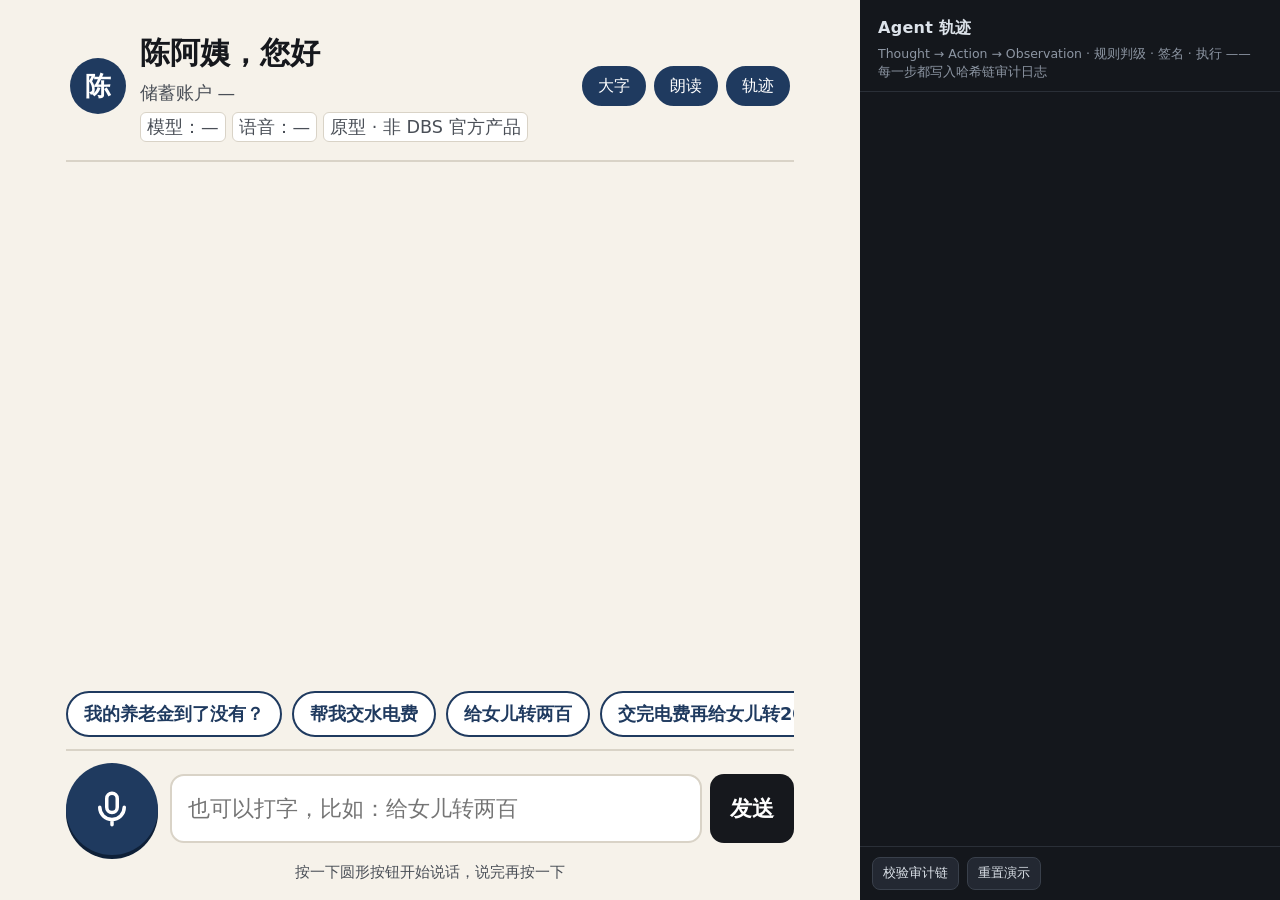
==== web/index.html @ 0551e0e0 "Initial prototype" ====
<!doctype html>
<html lang="zh-CN">
<head>
<meta charset="utf-8">
<meta name="viewport" content="width=device-width, initial-scale=1">
<title>小星 · 语音理财助手（原型）</title>
<style>
  :root{
    --bg:#F6F2EA; --panel:#FFFFFF; --ink:#16181D; --muted:#4A4F57; --line:#D9D3C7;
    --primary:#1F3A5F; --primary-ink:#FFFFFF; --ok:#1C6B3C; --ok-bg:#E5F2EA;
    --warn:#8A5A00; --warn-bg:#FFF3D6; --bad:#A3271F; --bad-bg:#FBE7E4;
    --user:#1F3A5F; --bot:#FFFFFF;
    --fs:22px; --fs-big:30px; --fs-huge:46px; --radius:18px;
    --trace-bg:#14171C; --trace-ink:#DDE3EA; --trace-muted:#8D96A3;
  }
  *{box-sizing:border-box}
  html,body{margin:0;background:var(--bg);color:var(--ink);font-family:"PingFang SC","Noto Sans SC","Microsoft YaHei",system-ui,sans-serif}
  body{font-size:var(--fs);line-height:1.5}
  body.normal{--fs:17px;--fs-big:22px;--fs-huge:34px}
  button{font:inherit;cursor:pointer}
  .app{display:grid;grid-template-columns:minmax(0,1fr) 420px;min-height:100vh}
  .app.no-trace{grid-template-columns:minmax(0,1fr)}
  .app.no-trace .trace{display:none}
  @media (max-width:980px){.app{grid-template-columns:minmax(0,1fr)}.trace{min-height:50vh;position:static}}
  @media (max-width:560px){
    header{flex-wrap:wrap}.toggles{width:100%;justify-content:flex-start}
    .main{padding:12px}.mic{width:72px;height:72px}.mic svg{width:34px;height:34px}
    .send{padding:0 14px}.msg{max-width:94%}
  }
  html,body{overflow-x:hidden}

  /* ---------- 用户侧 ---------- */
  .main{display:flex;flex-direction:column;max-width:760px;width:100%;margin:0 auto;padding:16px;height:100vh;height:100dvh}
  header{display:flex;align-items:center;gap:14px;padding:14px 4px 18px;border-bottom:2px solid var(--line)}
  .avatar{width:56px;height:56px;border-radius:50%;background:var(--primary);color:#fff;display:grid;place-items:center;font-weight:700;font-size:26px;flex:none}
  .who{flex:1;min-width:0}
  .who b{display:block;font-size:var(--fs-big)}
  .who span{color:var(--muted);font-size:.8em}
  .toggles{display:flex;gap:8px;flex-wrap:wrap;justify-content:flex-end}
  .tog{border:2px solid var(--line);background:#fff;border-radius:999px;padding:6px 14px;font-size:16px;color:var(--ink)}
  .tog[aria-pressed="true"]{border-color:var(--primary);background:var(--primary);color:#fff}
  .badges{display:flex;gap:6px;flex-wrap:wrap;margin-top:4px}
  .badge{font-size:13px;color:var(--muted);border:1px solid var(--line);border-radius:6px;padding:1px 6px;background:#fff}

  .chat{flex:1;min-height:0;overflow-y:auto;padding:18px 2px;display:flex;flex-direction:column;gap:14px}
  .msg{max-width:88%;padding:14px 18px;border-radius:var(--radius);white-space:pre-wrap;word-break:break-word}
  .msg.user{align-self:flex-end;background:var(--user);color:#fff;border-bottom-right-radius:6px}
  .msg.bot{align-self:flex-start;background:var(--bot);border:2px solid var(--line);border-bottom-left-radius:6px}
  .msg.ok{background:var(--ok-bg);border-color:var(--ok);color:var(--ok);font-weight:600}
  .msg.sys{align-self:center;background:transparent;color:var(--muted);font-size:.75em;padding:2px}
  .msg .replay{margin-left:8px;border:none;background:none;color:inherit;opacity:.7;font-size:.9em}

  .chips{display:flex;gap:10px;flex-wrap:wrap;padding:6px 0 12px}
  #chips{flex-wrap:nowrap;overflow-x:auto;scrollbar-width:thin}
  #chips .chip{flex:none}
  .chip{border:2px solid var(--primary);color:var(--primary);background:#fff;border-radius:999px;padding:8px 16px;font-size:.8em;font-weight:600}
  .chip.danger{border-color:var(--bad);color:var(--bad)}

  .composer{display:flex;gap:12px;align-items:center;padding:12px 0 6px;border-top:2px solid var(--line)}
  .mic{width:92px;height:92px;border-radius:50%;border:none;background:var(--primary);color:#fff;flex:none;display:grid;place-items:center;box-shadow:0 4px 0 #0e2038}
  .mic svg{width:42px;height:42px}
  .mic.rec{background:var(--bad);box-shadow:0 0 0 10px rgba(163,39,31,.18);animation:pulse 1.2s infinite}
  @keyframes pulse{50%{box-shadow:0 0 0 18px rgba(163,39,31,.08)}}
  .input{flex:1;display:flex;gap:8px;min-width:0}
  .input input{flex:1;min-width:0;font:inherit;padding:16px;border:2px solid var(--line);border-radius:14px;background:#fff}
  .input input:focus{outline:3px solid var(--primary);outline-offset:1px}
  .send{border:none;background:var(--ink);color:#fff;border-radius:14px;padding:0 20px;font-weight:700}
  .hint{color:var(--muted);font-size:.7em;text-align:center;min-height:1.5em}

  /* ---------- 确认卡 ---------- */
  .overlay{position:fixed;inset:0;background:rgba(10,14,20,.55);display:none;align-items:flex-end;justify-content:center;z-index:20}
  .overlay.show{display:flex}
  .card{background:var(--panel);width:min(640px,100%);border-radius:24px 24px 0 0;padding:26px 24px 30px;max-height:94vh;overflow:auto}
  @media (min-width:700px){.overlay{align-items:center}.card{border-radius:24px}}
  .card h2{margin:0 0 14px;font-size:var(--fs-big)}
  .row{display:flex;justify-content:space-between;gap:12px;padding:12px 0;border-bottom:1px dashed var(--line)}
  .row .k{color:var(--muted)}
  .row .v{font-weight:700;text-align:right}
  .amount{font-size:var(--fs-huge);font-weight:800;letter-spacing:.5px;margin:6px 0 0}
  .amount-words{color:var(--muted);font-size:.85em}
  .risk{border-radius:14px;padding:12px 16px;margin:16px 0 6px;font-size:.85em}
  .risk.MEDIUM{background:var(--warn-bg);color:var(--warn);border:2px solid #E2B04A}
  .risk.HIGH,.risk.BLOCK{background:var(--bad-bg);color:var(--bad);border:2px solid #E3958D}
  .risk ul{margin:6px 0 0;padding-left:1.1em}
  .verify{margin:14px 0;padding:14px;border:2px solid var(--line);border-radius:14px}
  .verify .q{font-weight:700;margin-bottom:10px}
  .yesno{display:flex;gap:10px}
  .yesno button{flex:1;padding:12px;border-radius:12px;border:2px solid var(--line);background:#fff}
  .yesno button[aria-pressed="true"]{border-color:var(--primary);background:var(--primary);color:#fff}
  .cool{text-align:center;margin:14px 0;font-weight:700;color:var(--bad)}
  .actions{display:flex;gap:12px;margin-top:20px}
  .btn{flex:1;min-height:68px;border-radius:16px;border:none;font-weight:800;font-size:var(--fs)}
  .btn.cancel{background:#E8E3D9;color:var(--ink)}
  .btn.go{background:var(--ok);color:#fff;display:flex;align-items:center;justify-content:center;gap:10px}
  .btn.go:disabled{background:#9AA59E;cursor:not-allowed}
  .digest{margin-top:14px;font-family:ui-monospace,Menlo,monospace;font-size:13px;color:var(--muted);text-align:center}

  .blocked{background:var(--bad-bg);border:2px solid var(--bad);color:var(--bad);border-radius:var(--radius);padding:16px 18px;align-self:stretch}
  .blocked b{display:block;font-size:var(--fs-big);margin-bottom:6px}
  .blocked .acts{display:flex;gap:10px;margin-top:12px;flex-wrap:wrap}
  .blocked a,.blocked button{flex:1;min-width:150px;text-align:center;text-decoration:none;border-radius:12px;padding:12px;font-weight:700;border:2px solid var(--bad)}
  .blocked a{background:var(--bad);color:#fff}
  .blocked button{background:#fff;color:var(--bad)}

  /* ---------- Agent 轨迹（给评委/工程师看） ---------- */
  .trace{background:var(--trace-bg);color:var(--trace-ink);font-size:14px;line-height:1.45;display:flex;flex-direction:column;max-height:100vh;position:sticky;top:0}
  .trace h3{margin:0;padding:16px 18px 6px;font-size:16px;letter-spacing:.3px}
  .trace .sub{padding:0 18px 10px;color:var(--trace-muted);font-size:12.5px;border-bottom:1px solid #2A2F37}
  .tlist{flex:1;overflow-y:auto;padding:10px 12px 20px}
  .ti{display:grid;grid-template-columns:96px 1fr;gap:8px;padding:6px 6px;border-radius:6px}
  .ti:hover{background:#1D2128}
  .ti .k{font-family:ui-monospace,Menlo,monospace;font-size:12px;text-transform:uppercase;padding-top:1px}
  .ti .l{word-break:break-word}
  .ti details{grid-column:2;color:var(--trace-muted);font-family:ui-monospace,Menlo,monospace;font-size:11.5px}
  .ti details pre{white-space:pre-wrap;margin:4px 0 0;max-height:220px;overflow:auto}
  .k-user{color:#9CC3FF}.k-thought{color:#C7B3FF}.k-action{color:#7FD1B9}.k-observation{color:#A9B4C2}
  .k-rule{color:#FFD27A}.k-guard{color:#FF8A80}.k-judge{color:#F7A3D3}.k-state{color:#8D96A3}
  .k-sign{color:#9BE28A}.k-exec{color:#5FE07F}.k-plan{color:#80D8FF}.k-asr{color:#B0E0FF}.k-fallback{color:#FFB74D}.k-handoff{color:#FFB74D}
  .ti.turn{border-top:1px solid #2A2F37;margin-top:6px;padding-top:10px}
  .tfoot{display:flex;gap:8px;padding:10px 12px;border-top:1px solid #2A2F37;flex-wrap:wrap}
  .tfoot button{background:#232832;color:var(--trace-ink);border:1px solid #39404B;border-radius:8px;padding:6px 10px;font-size:13px}
  .tfoot .res{color:var(--trace-muted);font-size:12.5px;align-self:center}
  .sr{position:absolute;left:-9999px}
</style>
</head>
<body>
<div class="app" id="app">
  <section class="main" aria-label="语音理财助手">
    <header>
      <div class="avatar" aria-hidden="true">陈</div>
      <div class="who">
        <b id="who">陈阿姨，您好</b>
        <span id="bal">储蓄账户 —</span>
        <div class="badges"><span class="badge" id="b-llm">模型：—</span><span class="badge" id="b-asr">语音：—</span><span class="badge">原型 · 非 DBS 官方产品</span></div>
      </div>
      <div class="toggles">
        <button class="tog" id="t-big" aria-pressed="true">大字</button>
        <button class="tog" id="t-voice" aria-pressed="true">朗读</button>
        <button class="tog" id="t-trace" aria-pressed="true">轨迹</button>
      </div>
    </header>

    <div class="chat" id="chat" aria-live="polite"></div>

    <div class="chips" id="chips">
      <button class="chip">我的养老金到了没有？</button>
      <button class="chip">帮我交水电费</button>
      <button class="chip">给女儿转两百</button>
      <button class="chip">交完电费再给女儿转200</button>
      <button class="chip danger">警察说我账户有问题，要我转5万到安全账户</button>
    </div>

    <div class="composer">
      <button class="mic" id="mic" aria-label="按一下开始说话，再按一下结束">
        <svg viewBox="0 0 24 24" fill="none" stroke="currentColor" stroke-width="2" stroke-linecap="round" aria-hidden="true"><rect x="9" y="3" width="6" height="11" rx="3"/><path d="M5 11a7 7 0 0 0 14 0M12 18v3"/></svg>
      </button>
      <form class="input" id="form">
        <label class="sr" for="text">也可以打字</label>
        <input id="text" autocomplete="off" placeholder="也可以打字，比如：给女儿转两百">
        <button class="send" type="submit">发送</button>
      </form>
    </div>
    <div class="hint" id="hint">按一下圆形按钮开始说话，说完再按一下</div>
  </section>

  <aside class="trace" aria-label="Agent 轨迹">
    <h3>Agent 轨迹</h3>
    <div class="sub">Thought → Action → Observation · 规则判级 · 签名 · 执行 —— 每一步都写入哈希链审计日志</div>
    <div class="tlist" id="tlist"></div>
    <div class="tfoot">
      <button id="verify">校验审计链</button>
      <button id="reset">重置演示</button>
      <span class="res" id="vres"></span>
    </div>
  </aside>
</div>

<div class="overlay" id="overlay" role="dialog" aria-modal="true" aria-labelledby="c-title">
  <div class="card" id="card"></div>
</div>

<script>
const $ = s => document.querySelector(s);
const state = { sid: localStorage.getItem('sid') || null, card: null, verify: null, coolTimer: null, health: {} };
const KIND = {user:'用户',thought:'Thought',action:'Action',observation:'Observe',rule:'Rule',guard:'Guard',judge:'Judge',
  state:'State',sign:'Sign',exec:'Execute',plan:'Plan',asr:'ASR',fallback:'Fallback',handoff:'Handoff'};

// ---------------------------------------------------------------- 基础
async function api(path, body){
  const opt = body ? {method:'POST',headers:{'Content-Type':'application/json'},body:JSON.stringify(body)} : {};
  const r = await fetch(path, opt);
  const data = await r.json().catch(()=>({}));
  if(!r.ok) throw Object.assign(new Error(data.error || r.statusText), {data, status:r.status});
  return data;
}
function esc(s){return String(s ?? '').replace(/[&<>"]/g,c=>({'&':'&amp;','<':'&lt;','>':'&gt;','"':'&quot;'}[c]))}
function addMsg(text, who='bot', cls=''){
  const el = document.createElement('div');
  el.className = `msg ${who} ${cls}`;
  el.textContent = text;
  if(who==='bot'){
    const b = document.createElement('button'); b.className='replay'; b.title='再听一遍'; b.setAttribute('aria-label','再听一遍');
    b.textContent='🔊'; b.onclick=()=>speak(text, true); el.appendChild(b);
  }
  $('#chat').appendChild(el); el.scrollIntoView({behavior:'smooth',block:'end'});
  return el;
}
function addTrace(items){
  const list = $('#tlist');
  (items||[]).forEach((it,i)=>{
    const el = document.createElement('div');
    el.className = 'ti' + (it.kind==='user' ? ' turn' : '');
    el.innerHTML = `<div class="k k-${esc(it.kind)}">${esc(KIND[it.kind]||it.kind)}</div><div class="l">${esc(it.label)}</div>` +
      (it.detail !== undefined ? `<details><summary>详情</summary><pre>${esc(JSON.stringify(it.detail,null,2))}</pre></details>` : '');
    list.appendChild(el);
  });
  list.scrollTop = list.scrollHeight;
}

// ---------------------------------------------------------------- 朗读（v1 用浏览器 TTS，可换腾讯云 TTS）
function speak(text, force=false){
  if(!force && $('#t-voice').getAttribute('aria-pressed')!=='true') return;
  if(!('speechSynthesis' in window) || !text) return;
  speechSynthesis.cancel();
  const u = new SpeechSynthesisUtterance(text);
  u.lang = /[一-鿿]/.test(text) ? 'zh-CN' : 'en-SG';
  u.rate = 0.82;  // 适老：放慢语速
  speechSynthesis.speak(u);
}

// ---------------------------------------------------------------- 对话
async function send(text){
  text = text.trim(); if(!text) return;
  addMsg(text,'user');
  $('#text').value='';
  const typing = addMsg('……','bot','sys');
  try{
    const r = await api('/api/chat',{session_id:state.sid, text});
    typing.remove();
    state.sid = r.session_id; localStorage.setItem('sid', r.session_id);
    addTrace(r.trace);
    handleTurn(r);
  }catch(e){ typing.remove(); addMsg('网络有点问题，请再说一次。'); console.error(e); }
}
function handleTurn(r){
  const ui = r.ui || {type:'text'};
  if(ui.type==='blocked'){ showBlocked(r.reply, ui); speak(r.speak); return; }
  addMsg(r.reply);
  speak(r.speak);
  if(ui.card) openCard(ui.card);
  refreshWorld();
}
function showBlocked(text, ui){
  const el = document.createElement('div'); el.className='blocked'; el.setAttribute('role','alert');
  el.innerHTML = `<b>已帮您停下这笔交易</b>${esc(text)}
    <div class="acts"><a href="tel:1799">拨打反诈热线 1799</a><button type="button">通知我的家人</button></div>`;
  el.querySelector('button').onclick = ()=>addMsg('（演示）已发送提醒给您设置的家人：陈美玲。');
  $('#chat').appendChild(el); el.scrollIntoView({behavior:'smooth',block:'end'});
}

// ---------------------------------------------------------------- 确认卡
function openCard(c){
  state.card = c; state.verify = null;
  clearInterval(state.coolTimer);
  renderCard();
  $('#overlay').classList.add('show');
  setTimeout(()=>$('#card .btn.go')?.focus(), 50);
  if(c.cooldown_left > 0){
    state.coolTimer = setInterval(async ()=>{
      state.card.cooldown_left = Math.max(0, state.card.cooldown_left - 1);
      if(state.card.cooldown_left === 0){
        clearInterval(state.coolTimer);
        try{ const r = await api('/api/card/'+state.sid); if(r.card) state.card = r.card; }catch(e){}
      }
      renderCard();
    }, 1000);
  }
}
function renderCard(){
  const c = state.card; if(!c) return;
  const needVerify = !!c.verify_question;
  const cooling = c.cooldown_left > 0;
  const canGo = c.can_confirm && !cooling && (!needVerify || state.verify === true);
  const rel = c.payee_relation && c.payee_relation !== '账单' ? `（${esc(c.payee_relation)}）` : '';
  $('#card').innerHTML = `
    <h2 id="c-title">${esc(c.title)}</h2>
    <div class="row"><span class="k">收款人</span><span class="v">${esc(c.payee_name)}${rel}<br><small style="font-weight:400;color:var(--muted)">${esc(c.payee_account)}</small></span></div>
    <div class="row" style="display:block"><span class="k">金额</span>
      <div class="amount">${esc(c.amount)}</div><div class="amount-words">${esc(c.amount_words)}</div></div>
    <div class="row"><span class="k">扣款账户</span><span class="v">${esc(c.from_account)}</span></div>
    ${c.risk_level!=='LOW' ? `<div class="risk ${esc(c.risk_level)}"><b>${c.risk_level==='MEDIUM'?'请多看一眼':'为了安全，我们多等一会儿'}</b><ul>${c.reasons.map(x=>`<li>${esc(x)}</li>`).join('')}</ul></div>`:''}
    ${needVerify ? `<div class="verify"><div class="q">${esc(c.verify_question)}</div><div class="yesno">
        <button type="button" data-v="yes" aria-pressed="${state.verify===true}">是的</button>
        <button type="button" data-v="no" aria-pressed="${state.verify===false}">不是 / 不确定</button></div></div>` : ''}
    ${cooling ? `<div class="cool">冷静期：还需等待 ${c.cooldown_left} 秒<br><small style="font-weight:400">这段时间可以给家人打个电话确认一下</small></div>` : ''}
    <div class="actions">
      <button type="button" class="btn cancel" id="c-cancel">取消</button>
      <button type="button" class="btn go" id="c-go" ${canGo?'':'disabled'}>
        <svg width="30" height="30" viewBox="0 0 24 24" fill="none" stroke="currentColor" stroke-width="2" stroke-linecap="round" aria-hidden="true"><path d="M7 11c0-3 2.2-5 5-5s5 2 5 5v2M9.5 11c0-1.4 1.1-2.5 2.5-2.5s2.5 1.1 2.5 2.5v3c0 2-1 4-2 5M12 11v3c0 1.5-.5 3-1.5 4.5M7 14c0 2 .5 3.5 1.5 5M17 16c-.2 1.3-.6 2.5-1.2 3.5"/></svg>
        按指纹确认</button>
    </div>
    <div class="digest" title="确认码 = 本卡全部内容的哈希。您签名的就是这串码，执行时会再核对一次。">确认码 ${esc(c.digest.slice(0,8))}…${esc(c.digest.slice(-4))}</div>`;
  $('#card').querySelectorAll('.yesno button').forEach(b=>b.onclick=()=>{
    state.verify = b.dataset.v==='yes';
    if(state.verify===false){ addMsg('没关系。如果不确定，我们先不转，可以问问家人再说。'); speak('没关系。如果不确定，我们先不转，可以问问家人再说。'); }
    renderCard();
  });
  $('#c-cancel').onclick = cancelCard;
  $('#c-go').onclick = confirmCard;
}
async function confirmCard(){
  const c = state.card;
  $('#c-go').disabled = true; $('#c-go').textContent = '正在验证指纹…';
  try{
    // 演示：模拟设备生物识别。生产环境：navigator.credentials.get() 对 digest 签名（WebAuthn/Passkey）。
    const r = await api('/api/confirm',{session_id:state.sid, draft_id:c.draft_id, digest:c.digest,
      assertion:'demo-fingerprint', verify_answer: c.verify_question ? state.verify : null});
    closeCard(); addTrace(r.trace);
    addMsg('✓ ' + r.reply,'bot','ok'); speak(r.speak);
    if(r.next_task){ setTimeout(()=>{ addMsg(`接下来还有一件：“${r.next_task}”。现在继续吗？`); offerNext(r.next_task); }, 600); }
    refreshWorld();
  }catch(e){
    addTrace(e.data?.trace); addMsg(e.message); speak(e.message);
    if(e.data?.code==='NOT_AWAITING_AUTH' || e.data?.code==='RECHECK_BLOCKED') closeCard(); else renderCard();
  }
}
function offerNext(task){
  const wrap = document.createElement('div'); wrap.className='chips';
  wrap.innerHTML = `<button class="chip">继续：${esc(task)}</button><button class="chip">先不用了</button>`;
  const [go, no] = wrap.querySelectorAll('button');
  go.onclick = ()=>{ wrap.remove(); send(task); };
  no.onclick = ()=>{ wrap.remove(); addMsg('好的，有需要随时叫我。'); };
  $('#chat').appendChild(wrap); wrap.scrollIntoView({behavior:'smooth',block:'end'});
}
async function cancelCard(){
  const c = state.card; closeCard();
  try{ const r = await api('/api/cancel',{session_id:state.sid, draft_id:c.draft_id}); addMsg(r.reply); speak(r.speak); }
  catch(e){ addMsg(e.message); }
}
function closeCard(){ clearInterval(state.coolTimer); $('#overlay').classList.remove('show'); state.card=null; }
document.addEventListener('keydown', e=>{ if(e.key==='Escape' && state.card) cancelCard(); });

// ---------------------------------------------------------------- 语音输入
// 优先：录 16k 单声道 WAV → 后端腾讯云一句话识别（带收款人热词表）
// 兜底：服务器没配 ASR 时，用浏览器自带的语音识别（Chrome）
const rec = { ctx:null, stream:null, node:null, chunks:[], rate:48000, on:false, timer:null, sr:null };
const MAX_SEC = 15;   // 一句话识别请求体有大小限制，单次录音控制在 15 秒内
async function micToggle(){
  if(rec.on) return stopRec();
  if(state.health.asr === 'tencent') return startWavRec();
  const SR = window.SpeechRecognition || window.webkitSpeechRecognition;
  if(!SR){ addMsg('这个浏览器不支持语音输入，请用 Chrome，或者直接打字。'); return; }
  rec.sr = new SR(); rec.sr.lang = 'zh-CN'; rec.sr.interimResults = false;
  rec.sr.onresult = e => { const t = e.results[0][0].transcript; addTrace([{kind:'asr',label:'浏览器语音识别：'+t}]); send(t); };
  rec.sr.onend = () => setRec(false);
  rec.sr.onerror = e => { setRec(false); $('#hint').textContent = '没听清，请再试一次（'+e.error+'）'; };
  rec.sr.start(); setRec(true);
}
async function startWavRec(){
  try{ rec.stream = await navigator.mediaDevices.getUserMedia({audio:{channelCount:1,echoCancellation:true,noiseSuppression:true}}); }
  catch(e){ addMsg('没有麦克风权限，可以直接打字。'); return; }
  rec.ctx = new (window.AudioContext||window.webkitAudioContext)();
  rec.rate = rec.ctx.sampleRate; rec.chunks = [];
  const src = rec.ctx.createMediaStreamSource(rec.stream);
  rec.node = rec.ctx.createScriptProcessor(4096,1,1);
  rec.node.onaudioprocess = e => rec.chunks.push(new Float32Array(e.inputBuffer.getChannelData(0)));
  src.connect(rec.node); rec.node.connect(rec.ctx.destination);
  setRec(true);
  rec.timer = setTimeout(stopRec, MAX_SEC*1000);
}
async function stopRec(){
  clearTimeout(rec.timer);
  if(rec.sr){ rec.sr.stop(); rec.sr = null; return; }
  setRec(false);
  rec.node?.disconnect(); rec.stream?.getTracks().forEach(t=>t.stop()); await rec.ctx?.close();
  const wav = encodeWav(downsample(flatten(rec.chunks), rec.rate, 16000), 16000);
  if(wav.byteLength < 16000){ $('#hint').textContent='太短了，请按住多说一会儿'; return; }
  $('#hint').textContent='正在识别…';
  try{
    const r = await api('/api/asr',{session_id:state.sid, audio_b64: b64(wav)});
    $('#hint').textContent='';
    addTrace([{kind:'asr',label:`腾讯云 ASR（${r.engine}，${r.latency_ms}ms）：${r.text}`}]);
    if(r.text) send(r.text); else $('#hint').textContent='没听清，请再说一次';
  }catch(e){ $('#hint').textContent='识别失败：'+e.message; }
}
function setRec(on){ rec.on=on; $('#mic').classList.toggle('rec',on); $('#hint').textContent = on ? '正在听…说完再按一下' : '按一下圆形按钮开始说话，说完再按一下'; }
function flatten(chunks){ const n=chunks.reduce((a,c)=>a+c.length,0), out=new Float32Array(n); let o=0; chunks.forEach(c=>{out.set(c,o);o+=c.length}); return out; }
function downsample(buf, from, to){
  if(from===to) return buf;
  const ratio = from/to, len = Math.floor(buf.length/ratio), out = new Float32Array(len);
  for(let i=0;i<len;i++){ const s=Math.floor(i*ratio), e=Math.min(buf.length,Math.floor((i+1)*ratio)); let sum=0; for(let j=s;j<e;j++) sum+=buf[j]; out[i]=sum/Math.max(1,e-s); }
  return out;
}
function encodeWav(samples, rate){
  const buf = new ArrayBuffer(44 + samples.length*2), v = new DataView(buf);
  const w = (o,s)=>{ for(let i=0;i<s.length;i++) v.setUint8(o+i,s.charCodeAt(i)); };
  w(0,'RIFF'); v.setUint32(4,36+samples.length*2,true); w(8,'WAVE'); w(12,'fmt ');
  v.setUint32(16,16,true); v.setUint16(20,1,true); v.setUint16(22,1,true); v.setUint32(24,rate,true);
  v.setUint32(28,rate*2,true); v.setUint16(32,2,true); v.setUint16(34,16,true); w(36,'data'); v.setUint32(40,samples.length*2,true);
  for(let i=0;i<samples.length;i++){ const s=Math.max(-1,Math.min(1,samples[i])); v.setInt16(44+i*2, s<0?s*0x8000:s*0x7FFF, true); }
  return buf;
}
function b64(buf){ let s=''; const b=new Uint8Array(buf); for(let i=0;i<b.length;i+=0x8000) s+=String.fromCharCode.apply(null,b.subarray(i,i+0x8000)); return btoa(s); }

// ---------------------------------------------------------------- 其他
async function refreshWorld(){
  try{ const w = await api('/api/world' + (state.sid ? '?session_id='+state.sid : '')); $('#bal').textContent = `${w.account} ${w.balance}`; }catch(e){}
}
function toggle(btn, fn){ btn.onclick = ()=>{ const on = btn.getAttribute('aria-pressed')!=='true'; btn.setAttribute('aria-pressed', on); fn(on); }; }
toggle($('#t-big'), on => document.body.classList.toggle('normal', !on));
toggle($('#t-voice'), on => { if(!on) speechSynthesis?.cancel(); });
toggle($('#t-trace'), on => $('#app').classList.toggle('no-trace', !on));
$('#mic').onclick = micToggle;
$('#form').onsubmit = e => { e.preventDefault(); send($('#text').value); };
$('#chips').querySelectorAll('.chip').forEach(c => c.onclick = () => send(c.textContent));
$('#verify').onclick = async ()=>{ const r = await api('/api/audit/verify'); $('#vres').textContent = r.ok ? `✓ 完整，共 ${r.records} 条` : `✗ 第 ${r.broken_at_line} 行被篡改`; };
$('#reset').onclick = async ()=>{
  const r = await api('/api/reset',{session_id:state.sid, world:true});
  state.sid = r.session_id; localStorage.setItem('sid', r.session_id);
  $('#chat').innerHTML=''; $('#tlist').innerHTML=''; closeCard(); greet(); refreshWorld();
};
function greet(){ addMsg('陈阿姨您好，我是小星。可以直接跟我说：“给女儿转两百”“养老金到了没有”“帮我交水电费”。'); }

(async function init(){
  try{
    state.health = await api('/api/health');
    $('#b-llm').textContent = '模型：' + (state.health.llm==='offline' ? '离线规则（未配置 key）' : state.health.model);
    $('#b-asr').textContent = '语音：' + (state.health.asr==='tencent' ? '腾讯云 ASR' : '浏览器识别');
  }catch(e){}
  if(!state.sid){ const r = await api('/api/reset',{}); state.sid = r.session_id; localStorage.setItem('sid', r.session_id); }
  greet(); refreshWorld();
})();
</script>
</body>
</html>
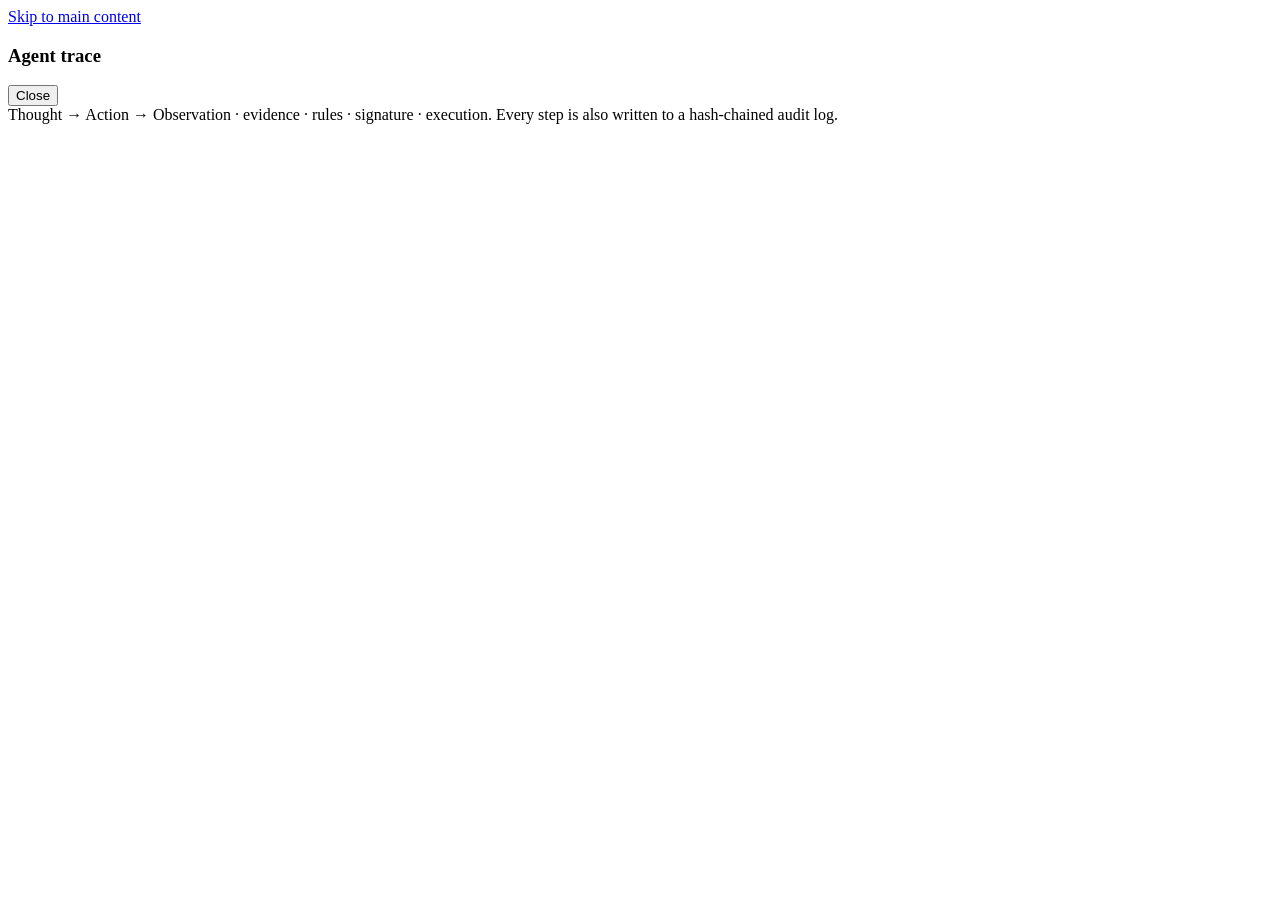
==== commit eae29f44: "Star v0.3: DBS digibank UI, senior mode, passkeys, dual-engine audit, execution gateway - Merge the " ====
--- a/web/index.html
+++ b/web/index.html
@@ -1,435 +1,24 @@
 <!doctype html>
-<html lang="zh-CN">
+<html lang="en">
 <head>
-<meta charset="utf-8">
-<meta name="viewport" content="width=device-width, initial-scale=1">
-<title>小星 · 语音理财助手（原型）</title>
-<style>
-  :root{
-    --bg:#F6F2EA; --panel:#FFFFFF; --ink:#16181D; --muted:#4A4F57; --line:#D9D3C7;
-    --primary:#1F3A5F; --primary-ink:#FFFFFF; --ok:#1C6B3C; --ok-bg:#E5F2EA;
-    --warn:#8A5A00; --warn-bg:#FFF3D6; --bad:#A3271F; --bad-bg:#FBE7E4;
-    --user:#1F3A5F; --bot:#FFFFFF;
-    --fs:22px; --fs-big:30px; --fs-huge:46px; --radius:18px;
-    --trace-bg:#14171C; --trace-ink:#DDE3EA; --trace-muted:#8D96A3;
-  }
-  *{box-sizing:border-box}
-  html,body{margin:0;background:var(--bg);color:var(--ink);font-family:"PingFang SC","Noto Sans SC","Microsoft YaHei",system-ui,sans-serif}
-  body{font-size:var(--fs);line-height:1.5}
-  body.normal{--fs:17px;--fs-big:22px;--fs-huge:34px}
-  button{font:inherit;cursor:pointer}
-  .app{display:grid;grid-template-columns:minmax(0,1fr) 420px;min-height:100vh}
-  .app.no-trace{grid-template-columns:minmax(0,1fr)}
-  .app.no-trace .trace{display:none}
-  @media (max-width:980px){.app{grid-template-columns:minmax(0,1fr)}.trace{min-height:50vh;position:static}}
-  @media (max-width:560px){
-    header{flex-wrap:wrap}.toggles{width:100%;justify-content:flex-start}
-    .main{padding:12px}.mic{width:72px;height:72px}.mic svg{width:34px;height:34px}
-    .send{padding:0 14px}.msg{max-width:94%}
-  }
-  html,body{overflow-x:hidden}
-
-  /* ---------- 用户侧 ---------- */
-  .main{display:flex;flex-direction:column;max-width:760px;width:100%;margin:0 auto;padding:16px;height:100vh;height:100dvh}
-  header{display:flex;align-items:center;gap:14px;padding:14px 4px 18px;border-bottom:2px solid var(--line)}
-  .avatar{width:56px;height:56px;border-radius:50%;background:var(--primary);color:#fff;display:grid;place-items:center;font-weight:700;font-size:26px;flex:none}
-  .who{flex:1;min-width:0}
-  .who b{display:block;font-size:var(--fs-big)}
-  .who span{color:var(--muted);font-size:.8em}
-  .toggles{display:flex;gap:8px;flex-wrap:wrap;justify-content:flex-end}
-  .tog{border:2px solid var(--line);background:#fff;border-radius:999px;padding:6px 14px;font-size:16px;color:var(--ink)}
-  .tog[aria-pressed="true"]{border-color:var(--primary);background:var(--primary);color:#fff}
-  .badges{display:flex;gap:6px;flex-wrap:wrap;margin-top:4px}
-  .badge{font-size:13px;color:var(--muted);border:1px solid var(--line);border-radius:6px;padding:1px 6px;background:#fff}
-
-  .chat{flex:1;min-height:0;overflow-y:auto;padding:18px 2px;display:flex;flex-direction:column;gap:14px}
-  .msg{max-width:88%;padding:14px 18px;border-radius:var(--radius);white-space:pre-wrap;word-break:break-word}
-  .msg.user{align-self:flex-end;background:var(--user);color:#fff;border-bottom-right-radius:6px}
-  .msg.bot{align-self:flex-start;background:var(--bot);border:2px solid var(--line);border-bottom-left-radius:6px}
-  .msg.ok{background:var(--ok-bg);border-color:var(--ok);color:var(--ok);font-weight:600}
-  .msg.sys{align-self:center;background:transparent;color:var(--muted);font-size:.75em;padding:2px}
-  .msg .replay{margin-left:8px;border:none;background:none;color:inherit;opacity:.7;font-size:.9em}
-
-  .chips{display:flex;gap:10px;flex-wrap:wrap;padding:6px 0 12px}
-  #chips{flex-wrap:nowrap;overflow-x:auto;scrollbar-width:thin}
-  #chips .chip{flex:none}
-  .chip{border:2px solid var(--primary);color:var(--primary);background:#fff;border-radius:999px;padding:8px 16px;font-size:.8em;font-weight:600}
-  .chip.danger{border-color:var(--bad);color:var(--bad)}
-
-  .composer{display:flex;gap:12px;align-items:center;padding:12px 0 6px;border-top:2px solid var(--line)}
-  .mic{width:92px;height:92px;border-radius:50%;border:none;background:var(--primary);color:#fff;flex:none;display:grid;place-items:center;box-shadow:0 4px 0 #0e2038}
-  .mic svg{width:42px;height:42px}
-  .mic.rec{background:var(--bad);box-shadow:0 0 0 10px rgba(163,39,31,.18);animation:pulse 1.2s infinite}
-  @keyframes pulse{50%{box-shadow:0 0 0 18px rgba(163,39,31,.08)}}
-  .input{flex:1;display:flex;gap:8px;min-width:0}
-  .input input{flex:1;min-width:0;font:inherit;padding:16px;border:2px solid var(--line);border-radius:14px;background:#fff}
-  .input input:focus{outline:3px solid var(--primary);outline-offset:1px}
-  .send{border:none;background:var(--ink);color:#fff;border-radius:14px;padding:0 20px;font-weight:700}
-  .hint{color:var(--muted);font-size:.7em;text-align:center;min-height:1.5em}
-
-  /* ---------- 确认卡 ---------- */
-  .overlay{position:fixed;inset:0;background:rgba(10,14,20,.55);display:none;align-items:flex-end;justify-content:center;z-index:20}
-  .overlay.show{display:flex}
-  .card{background:var(--panel);width:min(640px,100%);border-radius:24px 24px 0 0;padding:26px 24px 30px;max-height:94vh;overflow:auto}
-  @media (min-width:700px){.overlay{align-items:center}.card{border-radius:24px}}
-  .card h2{margin:0 0 14px;font-size:var(--fs-big)}
-  .row{display:flex;justify-content:space-between;gap:12px;padding:12px 0;border-bottom:1px dashed var(--line)}
-  .row .k{color:var(--muted)}
-  .row .v{font-weight:700;text-align:right}
-  .amount{font-size:var(--fs-huge);font-weight:800;letter-spacing:.5px;margin:6px 0 0}
-  .amount-words{color:var(--muted);font-size:.85em}
-  .risk{border-radius:14px;padding:12px 16px;margin:16px 0 6px;font-size:.85em}
-  .risk.MEDIUM{background:var(--warn-bg);color:var(--warn);border:2px solid #E2B04A}
-  .risk.HIGH,.risk.BLOCK{background:var(--bad-bg);color:var(--bad);border:2px solid #E3958D}
-  .risk ul{margin:6px 0 0;padding-left:1.1em}
-  .verify{margin:14px 0;padding:14px;border:2px solid var(--line);border-radius:14px}
-  .verify .q{font-weight:700;margin-bottom:10px}
-  .yesno{display:flex;gap:10px}
-  .yesno button{flex:1;padding:12px;border-radius:12px;border:2px solid var(--line);background:#fff}
-  .yesno button[aria-pressed="true"]{border-color:var(--primary);background:var(--primary);color:#fff}
-  .cool{text-align:center;margin:14px 0;font-weight:700;color:var(--bad)}
-  .actions{display:flex;gap:12px;margin-top:20px}
-  .btn{flex:1;min-height:68px;border-radius:16px;border:none;font-weight:800;font-size:var(--fs)}
-  .btn.cancel{background:#E8E3D9;color:var(--ink)}
-  .btn.go{background:var(--ok);color:#fff;display:flex;align-items:center;justify-content:center;gap:10px}
-  .btn.go:disabled{background:#9AA59E;cursor:not-allowed}
-  .digest{margin-top:14px;font-family:ui-monospace,Menlo,monospace;font-size:13px;color:var(--muted);text-align:center}
-
-  .blocked{background:var(--bad-bg);border:2px solid var(--bad);color:var(--bad);border-radius:var(--radius);padding:16px 18px;align-self:stretch}
-  .blocked b{display:block;font-size:var(--fs-big);margin-bottom:6px}
-  .blocked .acts{display:flex;gap:10px;margin-top:12px;flex-wrap:wrap}
-  .blocked a,.blocked button{flex:1;min-width:150px;text-align:center;text-decoration:none;border-radius:12px;padding:12px;font-weight:700;border:2px solid var(--bad)}
-  .blocked a{background:var(--bad);color:#fff}
-  .blocked button{background:#fff;color:var(--bad)}
-
-  /* ---------- Agent 轨迹（给评委/工程师看） ---------- */
-  .trace{background:var(--trace-bg);color:var(--trace-ink);font-size:14px;line-height:1.45;display:flex;flex-direction:column;max-height:100vh;position:sticky;top:0}
-  .trace h3{margin:0;padding:16px 18px 6px;font-size:16px;letter-spacing:.3px}
-  .trace .sub{padding:0 18px 10px;color:var(--trace-muted);font-size:12.5px;border-bottom:1px solid #2A2F37}
-  .tlist{flex:1;overflow-y:auto;padding:10px 12px 20px}
-  .ti{display:grid;grid-template-columns:96px 1fr;gap:8px;padding:6px 6px;border-radius:6px}
-  .ti:hover{background:#1D2128}
-  .ti .k{font-family:ui-monospace,Menlo,monospace;font-size:12px;text-transform:uppercase;padding-top:1px}
-  .ti .l{word-break:break-word}
-  .ti details{grid-column:2;color:var(--trace-muted);font-family:ui-monospace,Menlo,monospace;font-size:11.5px}
-  .ti details pre{white-space:pre-wrap;margin:4px 0 0;max-height:220px;overflow:auto}
-  .k-user{color:#9CC3FF}.k-thought{color:#C7B3FF}.k-action{color:#7FD1B9}.k-observation{color:#A9B4C2}
-  .k-rule{color:#FFD27A}.k-guard{color:#FF8A80}.k-judge{color:#F7A3D3}.k-state{color:#8D96A3}
-  .k-sign{color:#9BE28A}.k-exec{color:#5FE07F}.k-plan{color:#80D8FF}.k-asr{color:#B0E0FF}.k-fallback{color:#FFB74D}.k-handoff{color:#FFB74D}
-  .ti.turn{border-top:1px solid #2A2F37;margin-top:6px;padding-top:10px}
-  .tfoot{display:flex;gap:8px;padding:10px 12px;border-top:1px solid #2A2F37;flex-wrap:wrap}
-  .tfoot button{background:#232832;color:var(--trace-ink);border:1px solid #39404B;border-radius:8px;padding:6px 10px;font-size:13px}
-  .tfoot .res{color:var(--trace-muted);font-size:12.5px;align-self:center}
-  .sr{position:absolute;left:-9999px}
-</style>
+  <meta charset="utf-8">
+  <meta name="viewport" content="width=device-width, initial-scale=1">
+  <meta name="theme-color" content="#e50019">
+  <meta name="description" content="Star — conversational banking for everyone, designed first for elderly customers. DBS challenge prototype with synthetic funds.">
+  <title>DBS digibank · Star concept</title>
+  <link rel="icon" href="/favicon.svg" type="image/svg+xml">
+  <link rel="stylesheet" href="/styles.css">
+  <script type="module" src="/app.js"></script>
 </head>
 <body>
-<div class="app" id="app">
-  <section class="main" aria-label="语音理财助手">
-    <header>
-      <div class="avatar" aria-hidden="true">陈</div>
-      <div class="who">
-        <b id="who">陈阿姨，您好</b>
-        <span id="bal">储蓄账户 —</span>
-        <div class="badges"><span class="badge" id="b-llm">模型：—</span><span class="badge" id="b-asr">语音：—</span><span class="badge">原型 · 非 DBS 官方产品</span></div>
-      </div>
-      <div class="toggles">
-        <button class="tog" id="t-big" aria-pressed="true">大字</button>
-        <button class="tog" id="t-voice" aria-pressed="true">朗读</button>
-        <button class="tog" id="t-trace" aria-pressed="true">轨迹</button>
-      </div>
-    </header>
-
-    <div class="chat" id="chat" aria-live="polite"></div>
-
-    <div class="chips" id="chips">
-      <button class="chip">我的养老金到了没有？</button>
-      <button class="chip">帮我交水电费</button>
-      <button class="chip">给女儿转两百</button>
-      <button class="chip">交完电费再给女儿转200</button>
-      <button class="chip danger">警察说我账户有问题，要我转5万到安全账户</button>
-    </div>
-
-    <div class="composer">
-      <button class="mic" id="mic" aria-label="按一下开始说话，再按一下结束">
-        <svg viewBox="0 0 24 24" fill="none" stroke="currentColor" stroke-width="2" stroke-linecap="round" aria-hidden="true"><rect x="9" y="3" width="6" height="11" rx="3"/><path d="M5 11a7 7 0 0 0 14 0M12 18v3"/></svg>
-      </button>
-      <form class="input" id="form">
-        <label class="sr" for="text">也可以打字</label>
-        <input id="text" autocomplete="off" placeholder="也可以打字，比如：给女儿转两百">
-        <button class="send" type="submit">发送</button>
-      </form>
-    </div>
-    <div class="hint" id="hint">按一下圆形按钮开始说话，说完再按一下</div>
-  </section>
-
-  <aside class="trace" aria-label="Agent 轨迹">
-    <h3>Agent 轨迹</h3>
-    <div class="sub">Thought → Action → Observation · 规则判级 · 签名 · 执行 —— 每一步都写入哈希链审计日志</div>
+  <a class="skip-link" href="#main">Skip to main content</a>
+  <div id="app"></div>
+  <aside class="trace" id="trace" aria-label="Agent trace" aria-hidden="true">
+    <header><h3>Agent trace</h3><button type="button" id="trace-close">Close</button></header>
+    <div class="sub">Thought → Action → Observation · evidence · rules · signature · execution. Every step is also written to a hash-chained audit log.</div>
     <div class="tlist" id="tlist"></div>
-    <div class="tfoot">
-      <button id="verify">校验审计链</button>
-      <button id="reset">重置演示</button>
-      <span class="res" id="vres"></span>
-    </div>
   </aside>
-</div>
-
-<div class="overlay" id="overlay" role="dialog" aria-modal="true" aria-labelledby="c-title">
-  <div class="card" id="card"></div>
-</div>
-
-<script>
-const $ = s => document.querySelector(s);
-const state = { sid: localStorage.getItem('sid') || null, card: null, verify: null, coolTimer: null, health: {} };
-const KIND = {user:'用户',thought:'Thought',action:'Action',observation:'Observe',rule:'Rule',guard:'Guard',judge:'Judge',
-  state:'State',sign:'Sign',exec:'Execute',plan:'Plan',asr:'ASR',fallback:'Fallback',handoff:'Handoff'};
-
-// ---------------------------------------------------------------- 基础
-async function api(path, body){
-  const opt = body ? {method:'POST',headers:{'Content-Type':'application/json'},body:JSON.stringify(body)} : {};
-  const r = await fetch(path, opt);
-  const data = await r.json().catch(()=>({}));
-  if(!r.ok) throw Object.assign(new Error(data.error || r.statusText), {data, status:r.status});
-  return data;
-}
-function esc(s){return String(s ?? '').replace(/[&<>"]/g,c=>({'&':'&amp;','<':'&lt;','>':'&gt;','"':'&quot;'}[c]))}
-function addMsg(text, who='bot', cls=''){
-  const el = document.createElement('div');
-  el.className = `msg ${who} ${cls}`;
-  el.textContent = text;
-  if(who==='bot'){
-    const b = document.createElement('button'); b.className='replay'; b.title='再听一遍'; b.setAttribute('aria-label','再听一遍');
-    b.textContent='🔊'; b.onclick=()=>speak(text, true); el.appendChild(b);
-  }
-  $('#chat').appendChild(el); el.scrollIntoView({behavior:'smooth',block:'end'});
-  return el;
-}
-function addTrace(items){
-  const list = $('#tlist');
-  (items||[]).forEach((it,i)=>{
-    const el = document.createElement('div');
-    el.className = 'ti' + (it.kind==='user' ? ' turn' : '');
-    el.innerHTML = `<div class="k k-${esc(it.kind)}">${esc(KIND[it.kind]||it.kind)}</div><div class="l">${esc(it.label)}</div>` +
-      (it.detail !== undefined ? `<details><summary>详情</summary><pre>${esc(JSON.stringify(it.detail,null,2))}</pre></details>` : '');
-    list.appendChild(el);
-  });
-  list.scrollTop = list.scrollHeight;
-}
-
-// ---------------------------------------------------------------- 朗读（v1 用浏览器 TTS，可换腾讯云 TTS）
-function speak(text, force=false){
-  if(!force && $('#t-voice').getAttribute('aria-pressed')!=='true') return;
-  if(!('speechSynthesis' in window) || !text) return;
-  speechSynthesis.cancel();
-  const u = new SpeechSynthesisUtterance(text);
-  u.lang = /[一-鿿]/.test(text) ? 'zh-CN' : 'en-SG';
-  u.rate = 0.82;  // 适老：放慢语速
-  speechSynthesis.speak(u);
-}
-
-// ---------------------------------------------------------------- 对话
-async function send(text){
-  text = text.trim(); if(!text) return;
-  addMsg(text,'user');
-  $('#text').value='';
-  const typing = addMsg('……','bot','sys');
-  try{
-    const r = await api('/api/chat',{session_id:state.sid, text});
-    typing.remove();
-    state.sid = r.session_id; localStorage.setItem('sid', r.session_id);
-    addTrace(r.trace);
-    handleTurn(r);
-  }catch(e){ typing.remove(); addMsg('网络有点问题，请再说一次。'); console.error(e); }
-}
-function handleTurn(r){
-  const ui = r.ui || {type:'text'};
-  if(ui.type==='blocked'){ showBlocked(r.reply, ui); speak(r.speak); return; }
-  addMsg(r.reply);
-  speak(r.speak);
-  if(ui.card) openCard(ui.card);
-  refreshWorld();
-}
-function showBlocked(text, ui){
-  const el = document.createElement('div'); el.className='blocked'; el.setAttribute('role','alert');
-  el.innerHTML = `<b>已帮您停下这笔交易</b>${esc(text)}
-    <div class="acts"><a href="tel:1799">拨打反诈热线 1799</a><button type="button">通知我的家人</button></div>`;
-  el.querySelector('button').onclick = ()=>addMsg('（演示）已发送提醒给您设置的家人：陈美玲。');
-  $('#chat').appendChild(el); el.scrollIntoView({behavior:'smooth',block:'end'});
-}
-
-// ---------------------------------------------------------------- 确认卡
-function openCard(c){
-  state.card = c; state.verify = null;
-  clearInterval(state.coolTimer);
-  renderCard();
-  $('#overlay').classList.add('show');
-  setTimeout(()=>$('#card .btn.go')?.focus(), 50);
-  if(c.cooldown_left > 0){
-    state.coolTimer = setInterval(async ()=>{
-      state.card.cooldown_left = Math.max(0, state.card.cooldown_left - 1);
-      if(state.card.cooldown_left === 0){
-        clearInterval(state.coolTimer);
-        try{ const r = await api('/api/card/'+state.sid); if(r.card) state.card = r.card; }catch(e){}
-      }
-      renderCard();
-    }, 1000);
-  }
-}
-function renderCard(){
-  const c = state.card; if(!c) return;
-  const needVerify = !!c.verify_question;
-  const cooling = c.cooldown_left > 0;
-  const canGo = c.can_confirm && !cooling && (!needVerify || state.verify === true);
-  const rel = c.payee_relation && c.payee_relation !== '账单' ? `（${esc(c.payee_relation)}）` : '';
-  $('#card').innerHTML = `
-    <h2 id="c-title">${esc(c.title)}</h2>
-    <div class="row"><span class="k">收款人</span><span class="v">${esc(c.payee_name)}${rel}<br><small style="font-weight:400;color:var(--muted)">${esc(c.payee_account)}</small></span></div>
-    <div class="row" style="display:block"><span class="k">金额</span>
-      <div class="amount">${esc(c.amount)}</div><div class="amount-words">${esc(c.amount_words)}</div></div>
-    <div class="row"><span class="k">扣款账户</span><span class="v">${esc(c.from_account)}</span></div>
-    ${c.risk_level!=='LOW' ? `<div class="risk ${esc(c.risk_level)}"><b>${c.risk_level==='MEDIUM'?'请多看一眼':'为了安全，我们多等一会儿'}</b><ul>${c.reasons.map(x=>`<li>${esc(x)}</li>`).join('')}</ul></div>`:''}
-    ${needVerify ? `<div class="verify"><div class="q">${esc(c.verify_question)}</div><div class="yesno">
-        <button type="button" data-v="yes" aria-pressed="${state.verify===true}">是的</button>
-        <button type="button" data-v="no" aria-pressed="${state.verify===false}">不是 / 不确定</button></div></div>` : ''}
-    ${cooling ? `<div class="cool">冷静期：还需等待 ${c.cooldown_left} 秒<br><small style="font-weight:400">这段时间可以给家人打个电话确认一下</small></div>` : ''}
-    <div class="actions">
-      <button type="button" class="btn cancel" id="c-cancel">取消</button>
-      <button type="button" class="btn go" id="c-go" ${canGo?'':'disabled'}>
-        <svg width="30" height="30" viewBox="0 0 24 24" fill="none" stroke="currentColor" stroke-width="2" stroke-linecap="round" aria-hidden="true"><path d="M7 11c0-3 2.2-5 5-5s5 2 5 5v2M9.5 11c0-1.4 1.1-2.5 2.5-2.5s2.5 1.1 2.5 2.5v3c0 2-1 4-2 5M12 11v3c0 1.5-.5 3-1.5 4.5M7 14c0 2 .5 3.5 1.5 5M17 16c-.2 1.3-.6 2.5-1.2 3.5"/></svg>
-        按指纹确认</button>
-    </div>
-    <div class="digest" title="确认码 = 本卡全部内容的哈希。您签名的就是这串码，执行时会再核对一次。">确认码 ${esc(c.digest.slice(0,8))}…${esc(c.digest.slice(-4))}</div>`;
-  $('#card').querySelectorAll('.yesno button').forEach(b=>b.onclick=()=>{
-    state.verify = b.dataset.v==='yes';
-    if(state.verify===false){ addMsg('没关系。如果不确定，我们先不转，可以问问家人再说。'); speak('没关系。如果不确定，我们先不转，可以问问家人再说。'); }
-    renderCard();
-  });
-  $('#c-cancel').onclick = cancelCard;
-  $('#c-go').onclick = confirmCard;
-}
-async function confirmCard(){
-  const c = state.card;
-  $('#c-go').disabled = true; $('#c-go').textContent = '正在验证指纹…';
-  try{
-    // 演示：模拟设备生物识别。生产环境：navigator.credentials.get() 对 digest 签名（WebAuthn/Passkey）。
-    const r = await api('/api/confirm',{session_id:state.sid, draft_id:c.draft_id, digest:c.digest,
-      assertion:'demo-fingerprint', verify_answer: c.verify_question ? state.verify : null});
-    closeCard(); addTrace(r.trace);
-    addMsg('✓ ' + r.reply,'bot','ok'); speak(r.speak);
-    if(r.next_task){ setTimeout(()=>{ addMsg(`接下来还有一件：“${r.next_task}”。现在继续吗？`); offerNext(r.next_task); }, 600); }
-    refreshWorld();
-  }catch(e){
-    addTrace(e.data?.trace); addMsg(e.message); speak(e.message);
-    if(e.data?.code==='NOT_AWAITING_AUTH' || e.data?.code==='RECHECK_BLOCKED') closeCard(); else renderCard();
-  }
-}
-function offerNext(task){
-  const wrap = document.createElement('div'); wrap.className='chips';
-  wrap.innerHTML = `<button class="chip">继续：${esc(task)}</button><button class="chip">先不用了</button>`;
-  const [go, no] = wrap.querySelectorAll('button');
-  go.onclick = ()=>{ wrap.remove(); send(task); };
-  no.onclick = ()=>{ wrap.remove(); addMsg('好的，有需要随时叫我。'); };
-  $('#chat').appendChild(wrap); wrap.scrollIntoView({behavior:'smooth',block:'end'});
-}
-async function cancelCard(){
-  const c = state.card; closeCard();
-  try{ const r = await api('/api/cancel',{session_id:state.sid, draft_id:c.draft_id}); addMsg(r.reply); speak(r.speak); }
-  catch(e){ addMsg(e.message); }
-}
-function closeCard(){ clearInterval(state.coolTimer); $('#overlay').classList.remove('show'); state.card=null; }
-document.addEventListener('keydown', e=>{ if(e.key==='Escape' && state.card) cancelCard(); });
-
-// ---------------------------------------------------------------- 语音输入
-// 优先：录 16k 单声道 WAV → 后端腾讯云一句话识别（带收款人热词表）
-// 兜底：服务器没配 ASR 时，用浏览器自带的语音识别（Chrome）
-const rec = { ctx:null, stream:null, node:null, chunks:[], rate:48000, on:false, timer:null, sr:null };
-const MAX_SEC = 15;   // 一句话识别请求体有大小限制，单次录音控制在 15 秒内
-async function micToggle(){
-  if(rec.on) return stopRec();
-  if(state.health.asr === 'tencent') return startWavRec();
-  const SR = window.SpeechRecognition || window.webkitSpeechRecognition;
-  if(!SR){ addMsg('这个浏览器不支持语音输入，请用 Chrome，或者直接打字。'); return; }
-  rec.sr = new SR(); rec.sr.lang = 'zh-CN'; rec.sr.interimResults = false;
-  rec.sr.onresult = e => { const t = e.results[0][0].transcript; addTrace([{kind:'asr',label:'浏览器语音识别：'+t}]); send(t); };
-  rec.sr.onend = () => setRec(false);
-  rec.sr.onerror = e => { setRec(false); $('#hint').textContent = '没听清，请再试一次（'+e.error+'）'; };
-  rec.sr.start(); setRec(true);
-}
-async function startWavRec(){
-  try{ rec.stream = await navigator.mediaDevices.getUserMedia({audio:{channelCount:1,echoCancellation:true,noiseSuppression:true}}); }
-  catch(e){ addMsg('没有麦克风权限，可以直接打字。'); return; }
-  rec.ctx = new (window.AudioContext||window.webkitAudioContext)();
-  rec.rate = rec.ctx.sampleRate; rec.chunks = [];
-  const src = rec.ctx.createMediaStreamSource(rec.stream);
-  rec.node = rec.ctx.createScriptProcessor(4096,1,1);
-  rec.node.onaudioprocess = e => rec.chunks.push(new Float32Array(e.inputBuffer.getChannelData(0)));
-  src.connect(rec.node); rec.node.connect(rec.ctx.destination);
-  setRec(true);
-  rec.timer = setTimeout(stopRec, MAX_SEC*1000);
-}
-async function stopRec(){
-  clearTimeout(rec.timer);
-  if(rec.sr){ rec.sr.stop(); rec.sr = null; return; }
-  setRec(false);
-  rec.node?.disconnect(); rec.stream?.getTracks().forEach(t=>t.stop()); await rec.ctx?.close();
-  const wav = encodeWav(downsample(flatten(rec.chunks), rec.rate, 16000), 16000);
-  if(wav.byteLength < 16000){ $('#hint').textContent='太短了，请按住多说一会儿'; return; }
-  $('#hint').textContent='正在识别…';
-  try{
-    const r = await api('/api/asr',{session_id:state.sid, audio_b64: b64(wav)});
-    $('#hint').textContent='';
-    addTrace([{kind:'asr',label:`腾讯云 ASR（${r.engine}，${r.latency_ms}ms）：${r.text}`}]);
-    if(r.text) send(r.text); else $('#hint').textContent='没听清，请再说一次';
-  }catch(e){ $('#hint').textContent='识别失败：'+e.message; }
-}
-function setRec(on){ rec.on=on; $('#mic').classList.toggle('rec',on); $('#hint').textContent = on ? '正在听…说完再按一下' : '按一下圆形按钮开始说话，说完再按一下'; }
-function flatten(chunks){ const n=chunks.reduce((a,c)=>a+c.length,0), out=new Float32Array(n); let o=0; chunks.forEach(c=>{out.set(c,o);o+=c.length}); return out; }
-function downsample(buf, from, to){
-  if(from===to) return buf;
-  const ratio = from/to, len = Math.floor(buf.length/ratio), out = new Float32Array(len);
-  for(let i=0;i<len;i++){ const s=Math.floor(i*ratio), e=Math.min(buf.length,Math.floor((i+1)*ratio)); let sum=0; for(let j=s;j<e;j++) sum+=buf[j]; out[i]=sum/Math.max(1,e-s); }
-  return out;
-}
-function encodeWav(samples, rate){
-  const buf = new ArrayBuffer(44 + samples.length*2), v = new DataView(buf);
-  const w = (o,s)=>{ for(let i=0;i<s.length;i++) v.setUint8(o+i,s.charCodeAt(i)); };
-  w(0,'RIFF'); v.setUint32(4,36+samples.length*2,true); w(8,'WAVE'); w(12,'fmt ');
-  v.setUint32(16,16,true); v.setUint16(20,1,true); v.setUint16(22,1,true); v.setUint32(24,rate,true);
-  v.setUint32(28,rate*2,true); v.setUint16(32,2,true); v.setUint16(34,16,true); w(36,'data'); v.setUint32(40,samples.length*2,true);
-  for(let i=0;i<samples.length;i++){ const s=Math.max(-1,Math.min(1,samples[i])); v.setInt16(44+i*2, s<0?s*0x8000:s*0x7FFF, true); }
-  return buf;
-}
-function b64(buf){ let s=''; const b=new Uint8Array(buf); for(let i=0;i<b.length;i+=0x8000) s+=String.fromCharCode.apply(null,b.subarray(i,i+0x8000)); return btoa(s); }
-
-// ---------------------------------------------------------------- 其他
-async function refreshWorld(){
-  try{ const w = await api('/api/world' + (state.sid ? '?session_id='+state.sid : '')); $('#bal').textContent = `${w.account} ${w.balance}`; }catch(e){}
-}
-function toggle(btn, fn){ btn.onclick = ()=>{ const on = btn.getAttribute('aria-pressed')!=='true'; btn.setAttribute('aria-pressed', on); fn(on); }; }
-toggle($('#t-big'), on => document.body.classList.toggle('normal', !on));
-toggle($('#t-voice'), on => { if(!on) speechSynthesis?.cancel(); });
-toggle($('#t-trace'), on => $('#app').classList.toggle('no-trace', !on));
-$('#mic').onclick = micToggle;
-$('#form').onsubmit = e => { e.preventDefault(); send($('#text').value); };
-$('#chips').querySelectorAll('.chip').forEach(c => c.onclick = () => send(c.textContent));
-$('#verify').onclick = async ()=>{ const r = await api('/api/audit/verify'); $('#vres').textContent = r.ok ? `✓ 完整，共 ${r.records} 条` : `✗ 第 ${r.broken_at_line} 行被篡改`; };
-$('#reset').onclick = async ()=>{
-  const r = await api('/api/reset',{session_id:state.sid, world:true});
-  state.sid = r.session_id; localStorage.setItem('sid', r.session_id);
-  $('#chat').innerHTML=''; $('#tlist').innerHTML=''; closeCard(); greet(); refreshWorld();
-};
-function greet(){ addMsg('陈阿姨您好，我是小星。可以直接跟我说：“给女儿转两百”“养老金到了没有”“帮我交水电费”。'); }
-
-(async function init(){
-  try{
-    state.health = await api('/api/health');
-    $('#b-llm').textContent = '模型：' + (state.health.llm==='offline' ? '离线规则（未配置 key）' : state.health.model);
-    $('#b-asr').textContent = '语音：' + (state.health.asr==='tencent' ? '腾讯云 ASR' : '浏览器识别');
-  }catch(e){}
-  if(!state.sid){ const r = await api('/api/reset',{}); state.sid = r.session_id; localStorage.setItem('sid', r.session_id); }
-  greet(); refreshWorld();
-})();
-</script>
+  <dialog class="confirm" id="confirm" aria-labelledby="c-title"></dialog>
+  <div id="toast" role="status" aria-live="polite"></div>
 </body>
 </html>
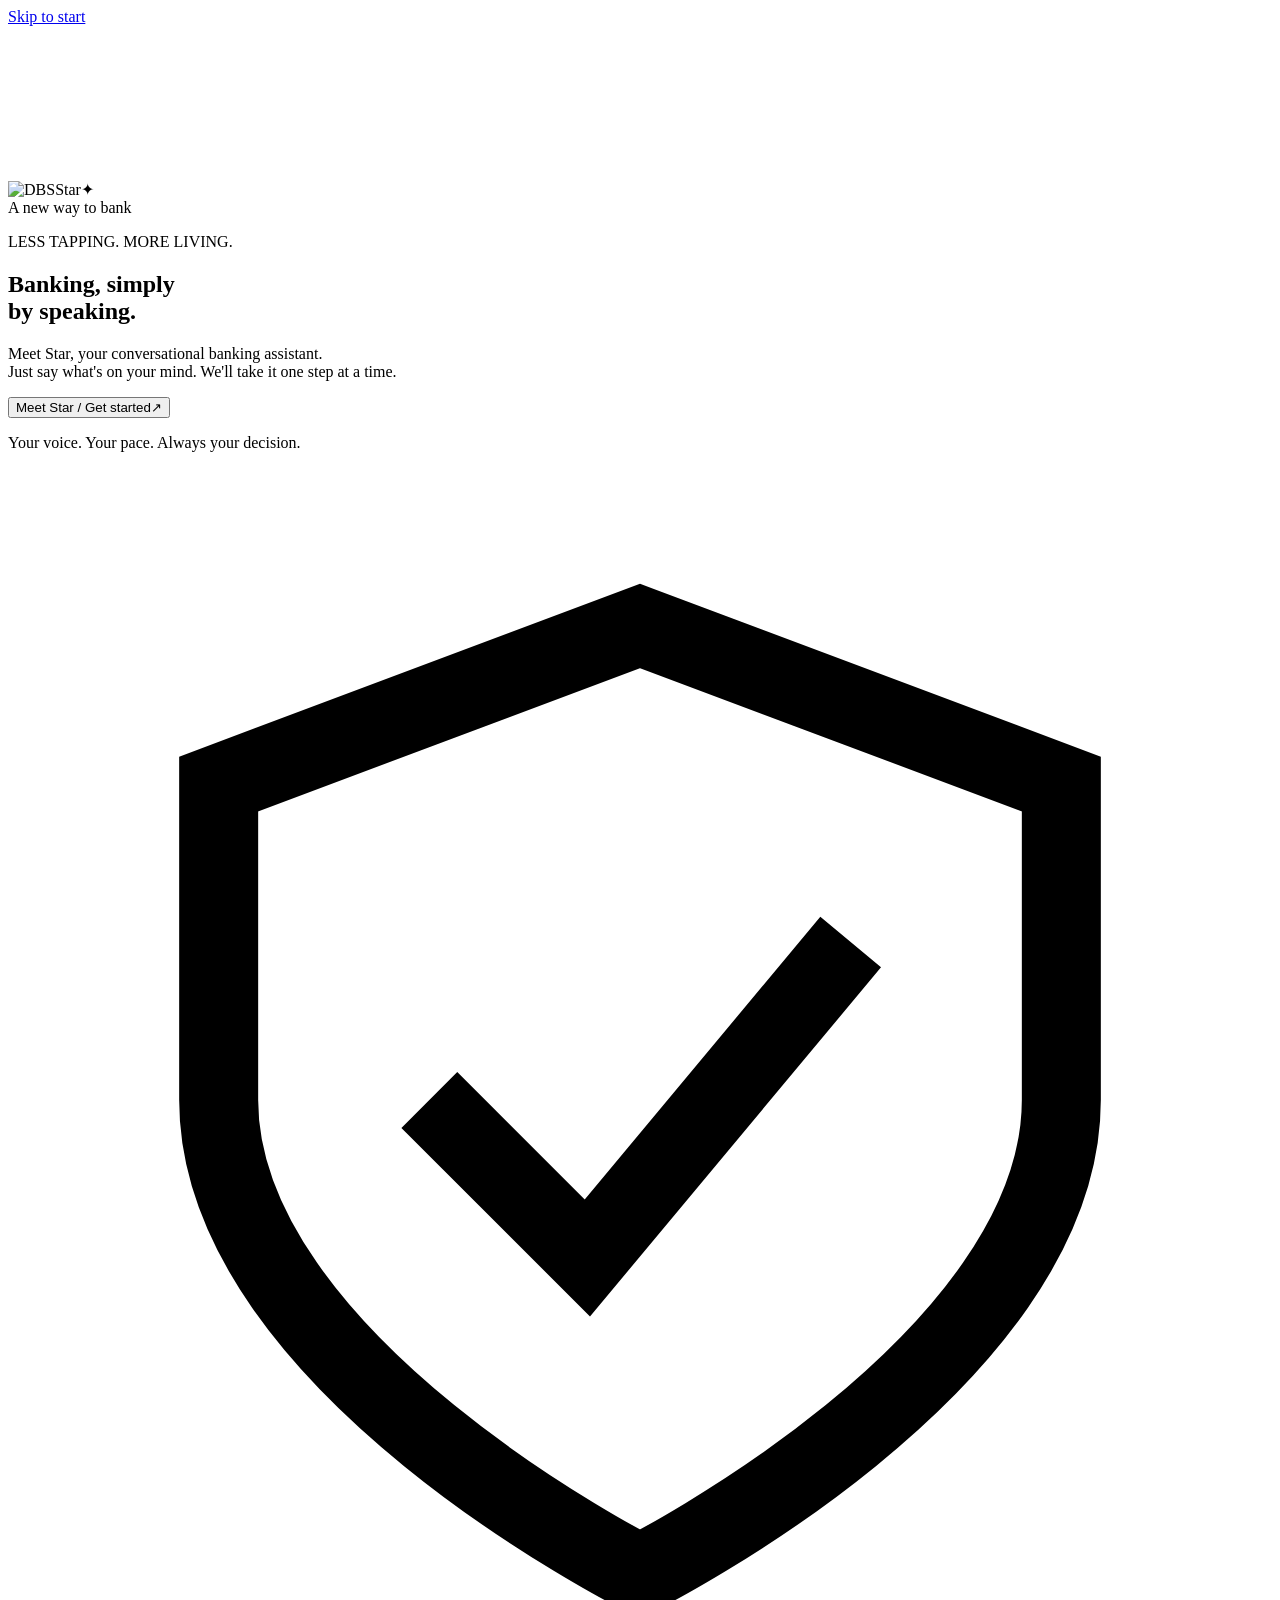
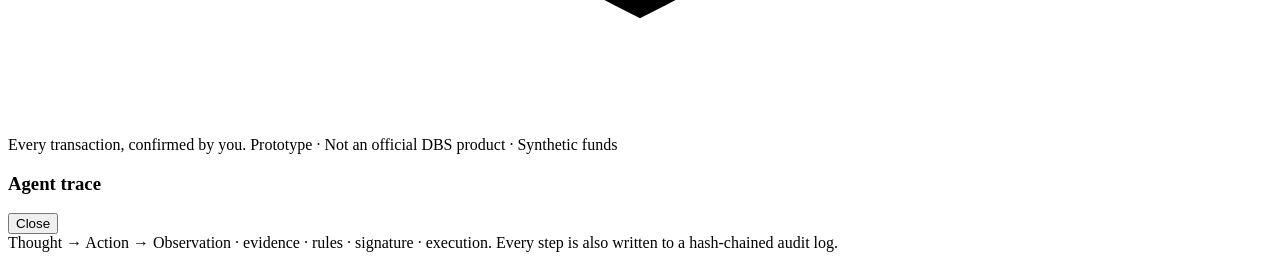
==== commit fc8a0ae1: "Polish Star launch and banking UI with accessible interaction feedback" ====
--- a/web/index.html
+++ b/web/index.html
@@ -10,9 +10,29 @@
   <link rel="stylesheet" href="/styles.css">
   <script type="module" src="/app.js"></script>
 </head>
-<body>
-  <a class="skip-link" href="#main">Skip to main content</a>
-  <div id="app"></div>
+<body class="welcome-active">
+  <a class="skip-link" href="#welcome-enter">Skip to start</a>
+  <section class="launch-screen" id="welcome" aria-labelledby="welcome-title">
+    <canvas id="welcome-canvas" aria-hidden="true"></canvas>
+    <header class="welcome-header">
+      <div class="welcome-brand"><img src="/dbs-logo.svg" alt="DBS"><span class="welcome-brand-divider"></span><span>Star<span class="welcome-brand-star">✦</span></span></div>
+      <span class="welcome-edition">A new way to bank</span>
+    </header>
+    <main class="welcome-main">
+      <p class="welcome-eyebrow"><span></span> LESS TAPPING. MORE LIVING.</p>
+      <h1 id="welcome-title">Banking, simply<br><span>by speaking.</span></h1>
+      <p class="welcome-description">Meet Star, your conversational banking assistant.<br>Just say what's on your mind. We'll take it one step at a time.</p>
+      <button class="welcome-enter" id="welcome-enter" type="button"><span>Meet Star <span class="welcome-button-divider">/</span> Get started</span><span class="welcome-arrow" aria-hidden="true">↗</span></button>
+      <p class="welcome-caption">Your voice. Your pace. Always your decision.</p>
+      <p class="welcome-status" id="welcome-status" role="status" aria-live="polite"></p>
+      <noscript><p>Please enable JavaScript and refresh this page to enter the demo.</p></noscript>
+    </main>
+    <footer class="welcome-footer">
+      <span><svg viewBox="0 0 24 24" fill="none" stroke="currentColor" stroke-width="1.5" aria-hidden="true"><path d="m12 3 8 3v6c0 5-8 9-8 9s-8-4-8-9V6zM8 12l3 3 5-6"/></svg>Every transaction, confirmed by you.</span>
+      <span>Prototype · Not an official DBS product · Synthetic funds</span>
+    </footer>
+  </section>
+  <div id="app" hidden></div>
   <aside class="trace" id="trace" aria-label="Agent trace" aria-hidden="true">
     <header><h3>Agent trace</h3><button type="button" id="trace-close">Close</button></header>
     <div class="sub">Thought → Action → Observation · evidence · rules · signature · execution. Every step is also written to a hash-chained audit log.</div>
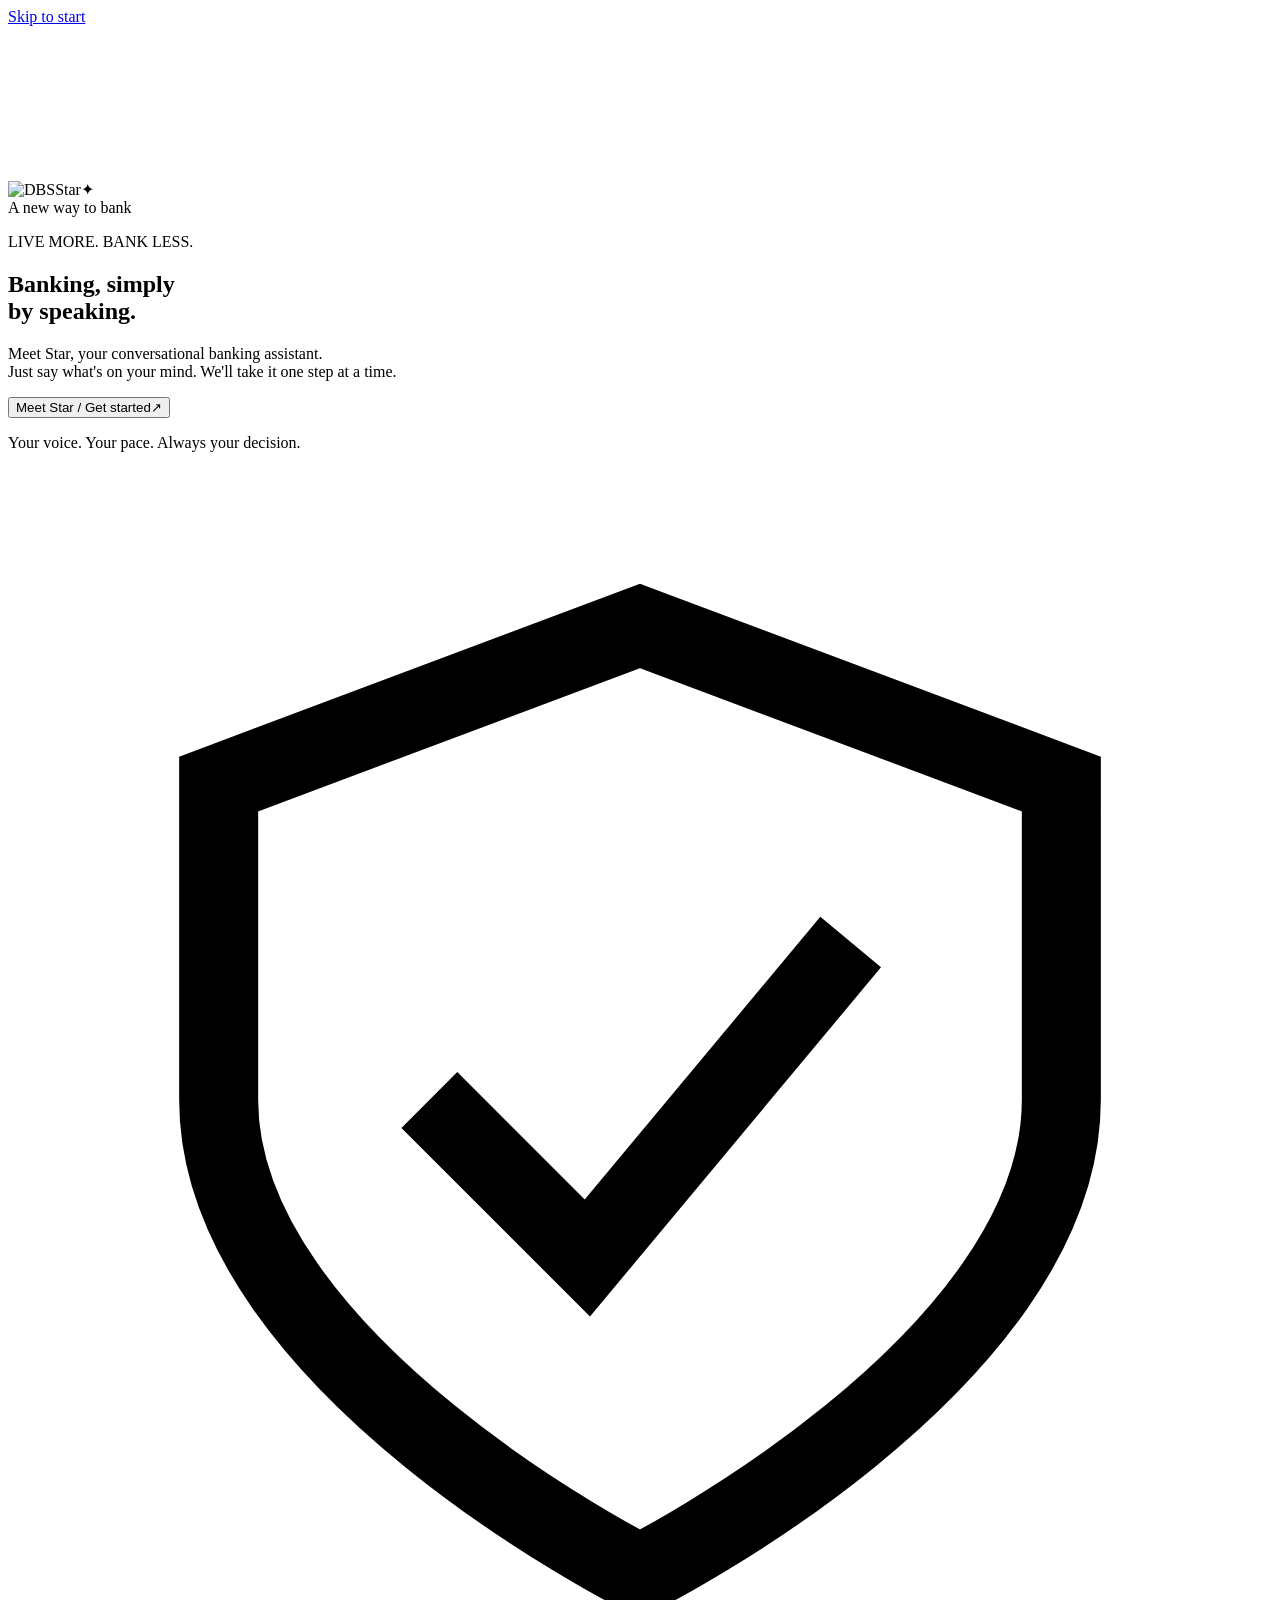
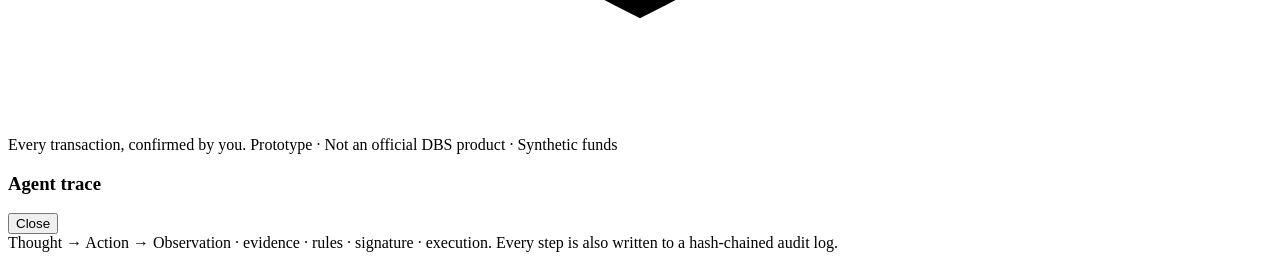
==== commit e08e3d86: "Balance overview card layout and update launch tagline" ====
--- a/web/index.html
+++ b/web/index.html
@@ -19,7 +19,7 @@
       <span class="welcome-edition">A new way to bank</span>
     </header>
     <main class="welcome-main">
-      <p class="welcome-eyebrow"><span></span> LESS TAPPING. MORE LIVING.</p>
+      <p class="welcome-eyebrow"><span></span> LIVE MORE. BANK LESS.</p>
       <h1 id="welcome-title">Banking, simply<br><span>by speaking.</span></h1>
       <p class="welcome-description">Meet Star, your conversational banking assistant.<br>Just say what's on your mind. We'll take it one step at a time.</p>
       <button class="welcome-enter" id="welcome-enter" type="button"><span>Meet Star <span class="welcome-button-divider">/</span> Get started</span><span class="welcome-arrow" aria-hidden="true">↗</span></button>
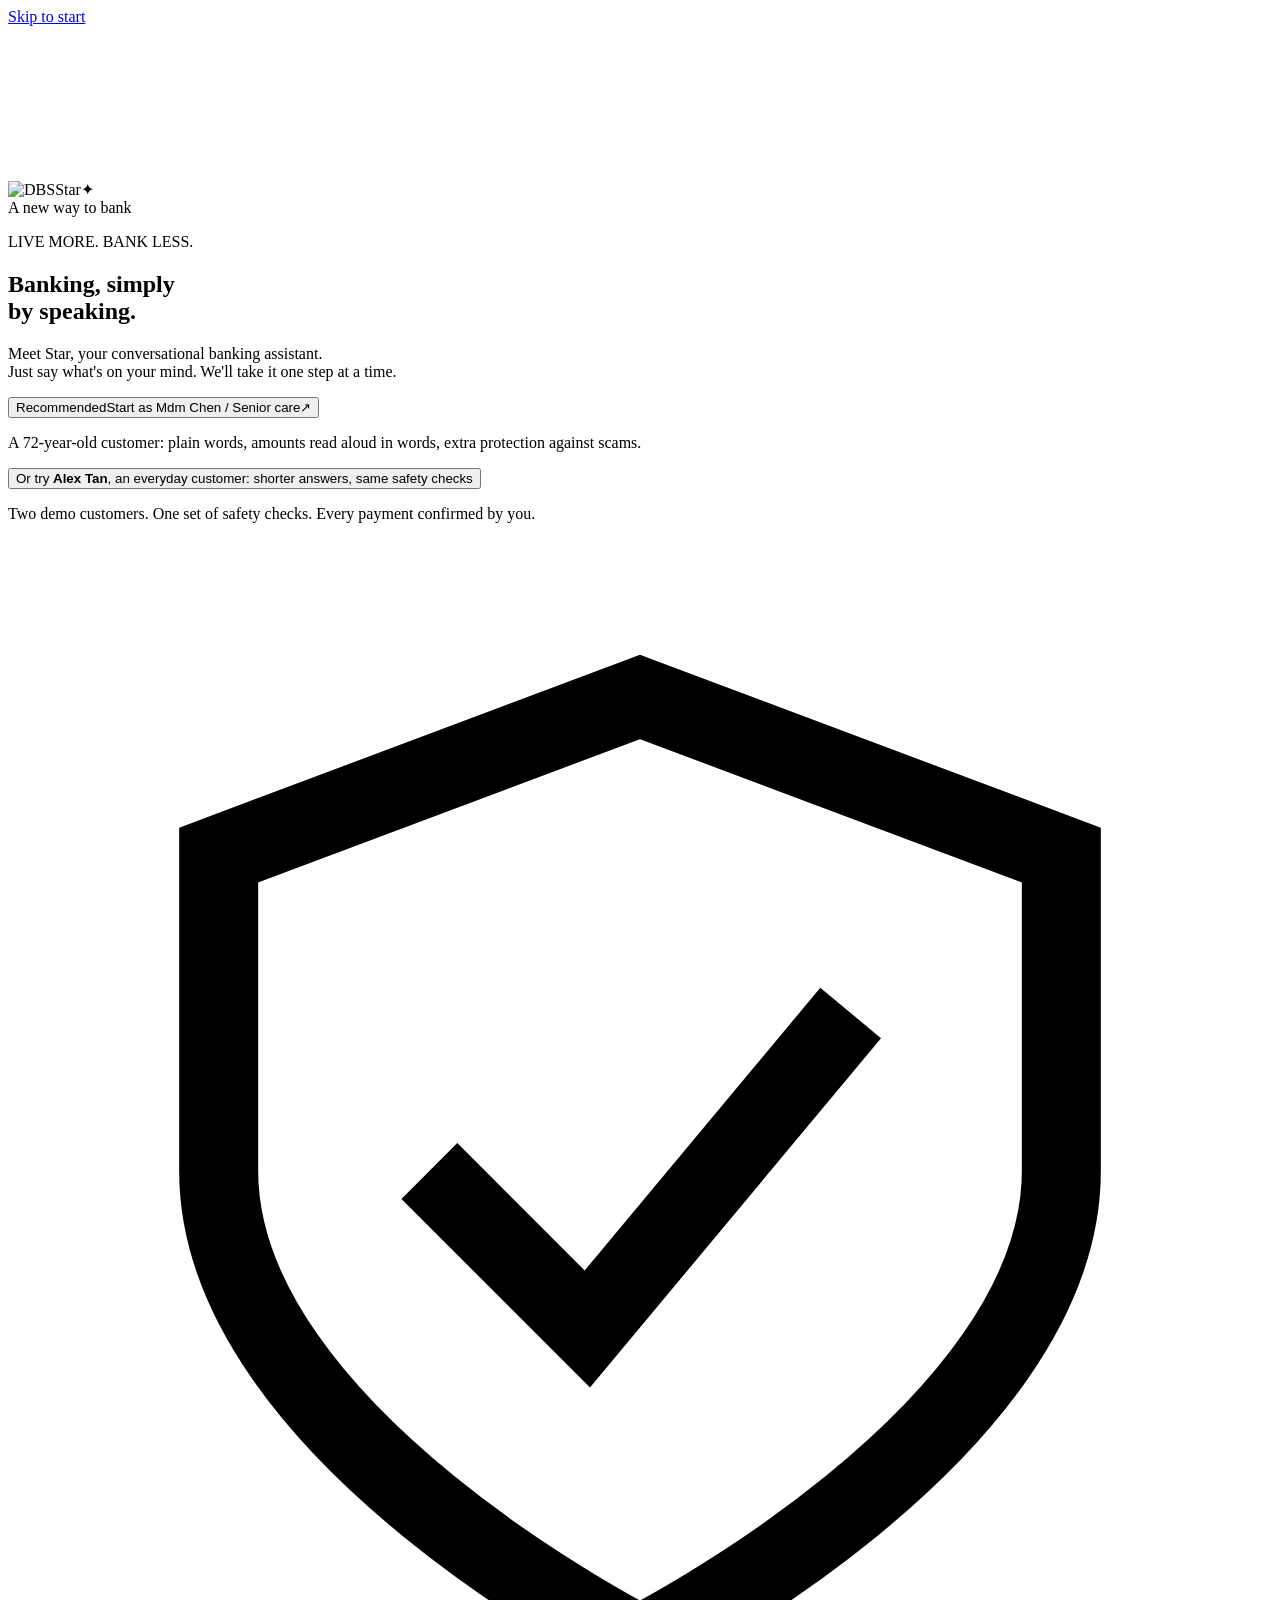
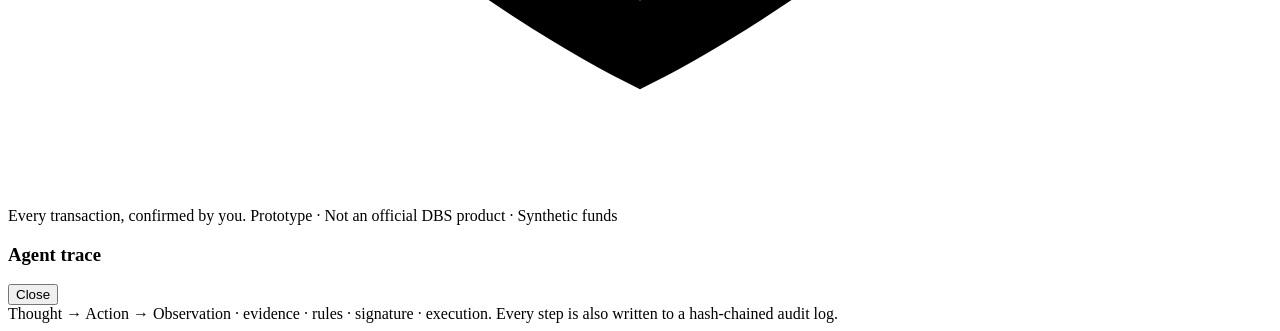
==== commit ab02a954: "Launch screen chooses the demo customer: Mdm Chen (senior care) is the recommended, prominent entry;" ====
--- a/web/index.html
+++ b/web/index.html
@@ -22,8 +22,10 @@
       <p class="welcome-eyebrow"><span></span> LIVE MORE. BANK LESS.</p>
       <h1 id="welcome-title">Banking, simply<br><span>by speaking.</span></h1>
       <p class="welcome-description">Meet Star, your conversational banking assistant.<br>Just say what's on your mind. We'll take it one step at a time.</p>
-      <button class="welcome-enter" id="welcome-enter" type="button"><span>Meet Star <span class="welcome-button-divider">/</span> Get started</span><span class="welcome-arrow" aria-hidden="true">↗</span></button>
-      <p class="welcome-caption">Your voice. Your pace. Always your decision.</p>
+      <button class="welcome-enter" id="welcome-enter" type="button" aria-describedby="welcome-who"><span class="welcome-enter-text"><span class="welcome-rec">Recommended</span>Start as Mdm Chen <span class="welcome-button-divider">/</span> Senior care</span><span class="welcome-arrow" aria-hidden="true">↗</span></button>
+      <p class="welcome-who" id="welcome-who">A 72-year-old customer: plain words, amounts read aloud in words, extra protection against scams.</p>
+      <button class="welcome-alt" id="welcome-alt" type="button">Or try <b>Alex Tan</b>, an everyday customer: shorter answers, same safety checks</button>
+      <p class="welcome-caption">Two demo customers. One set of safety checks. Every payment confirmed by you.</p>
       <p class="welcome-status" id="welcome-status" role="status" aria-live="polite"></p>
       <noscript><p>Please enable JavaScript and refresh this page to enter the demo.</p></noscript>
     </main>
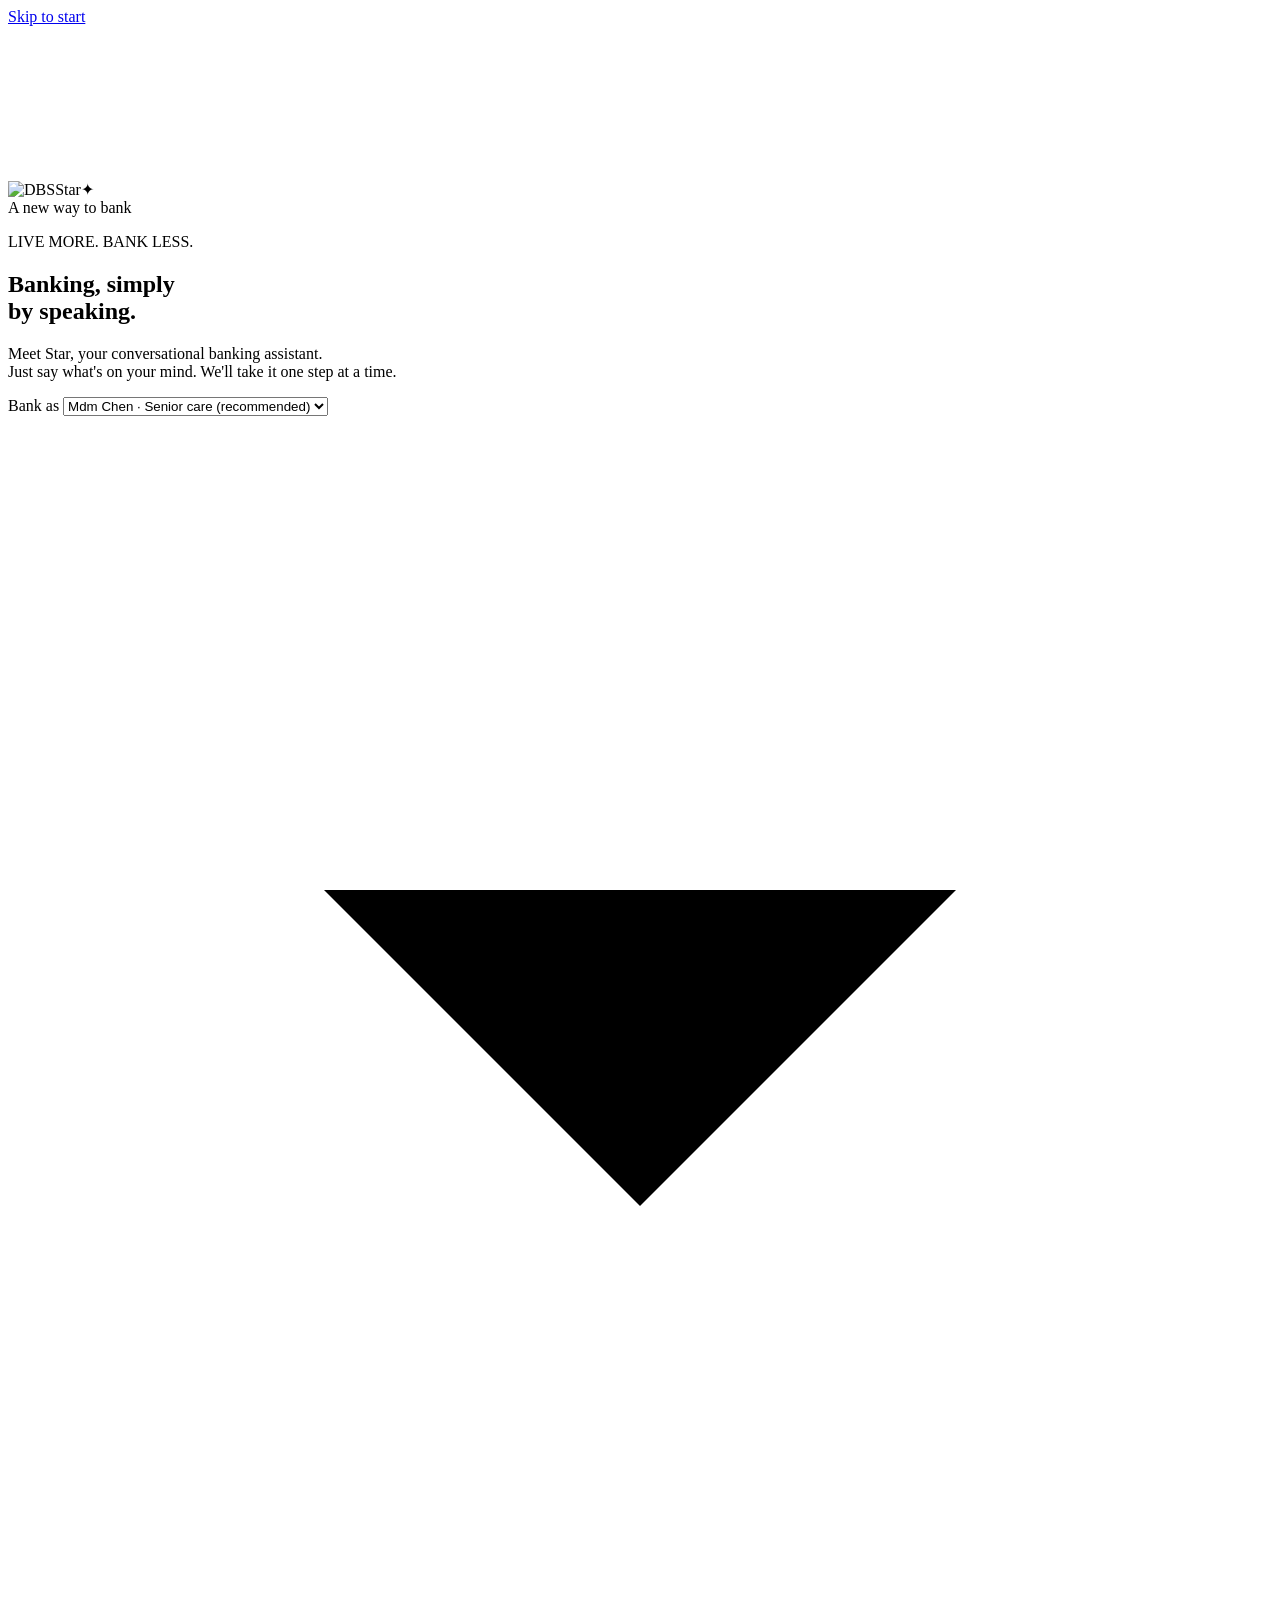
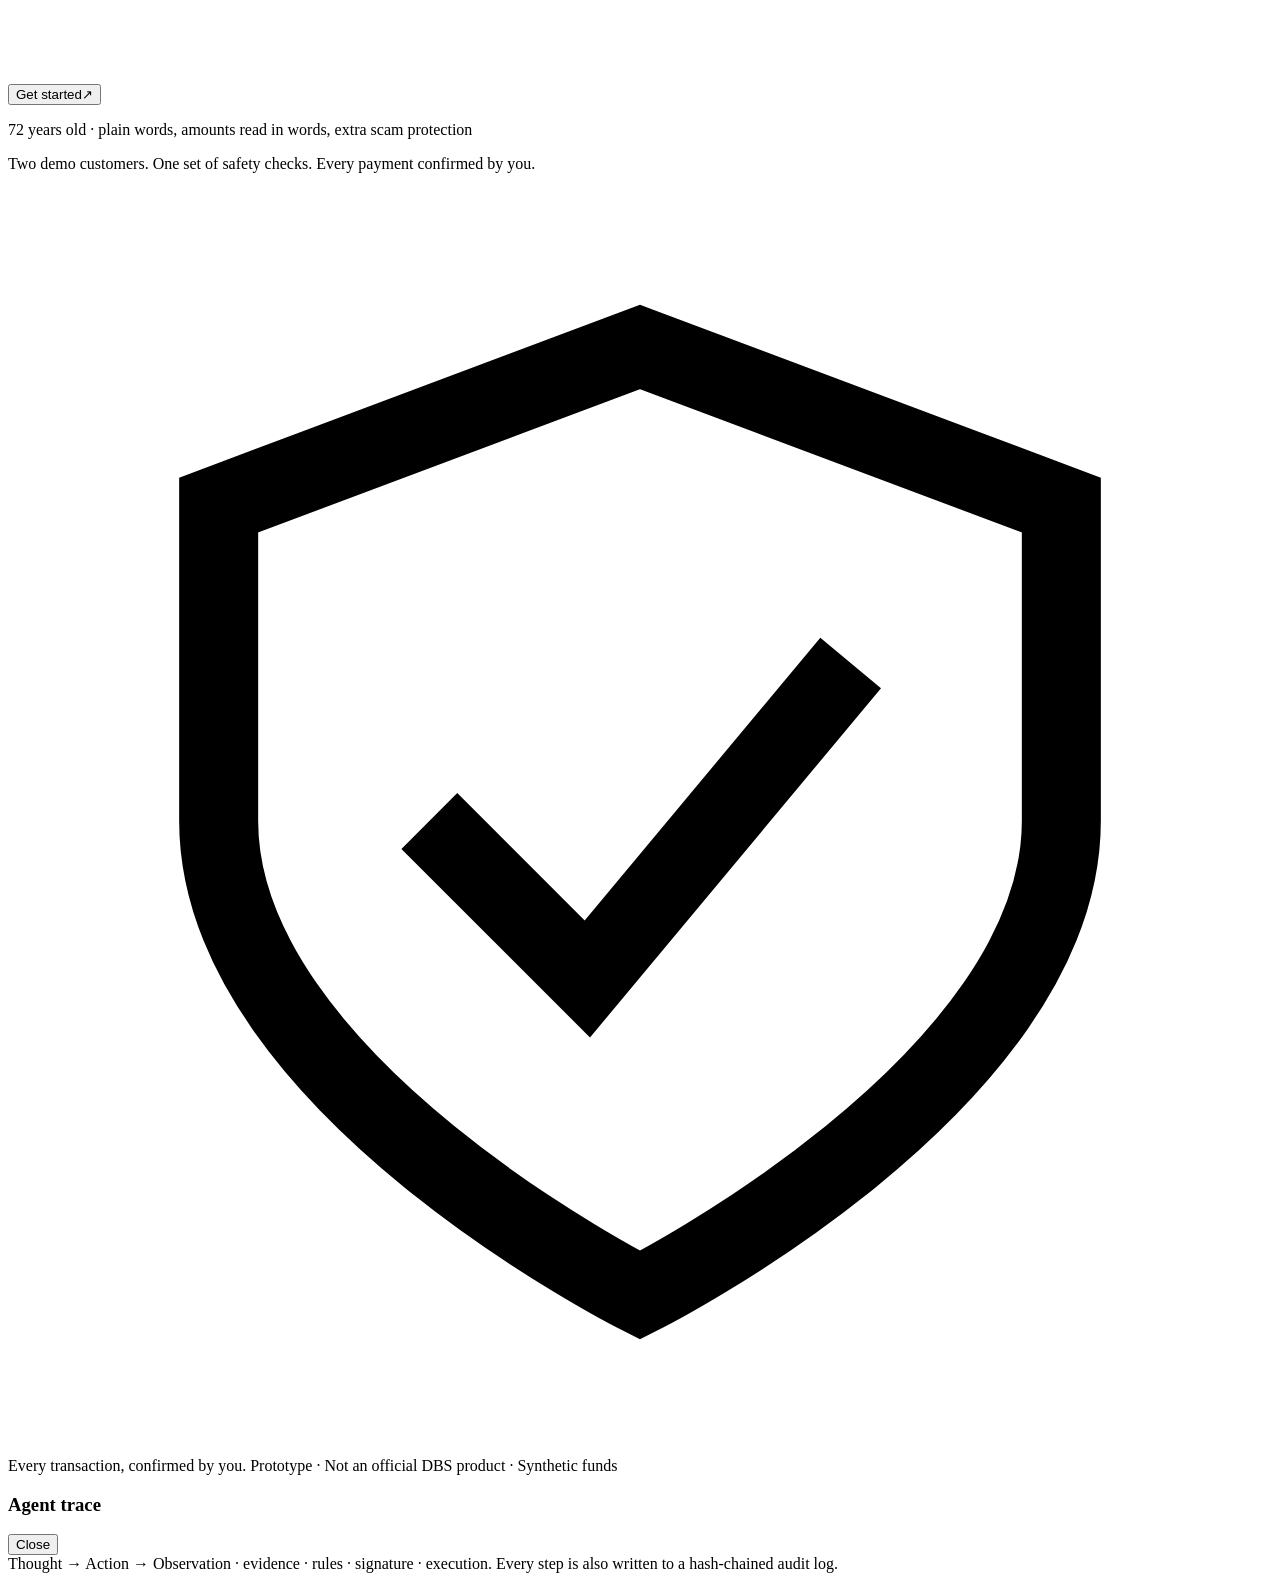
==== commit c6d9a726: "Launch screen: one 'Bank as' dropdown (Mdm Chen recommended by default) next to Get started" ====
--- a/web/index.html
+++ b/web/index.html
@@ -22,9 +22,17 @@
       <p class="welcome-eyebrow"><span></span> LIVE MORE. BANK LESS.</p>
       <h1 id="welcome-title">Banking, simply<br><span>by speaking.</span></h1>
       <p class="welcome-description">Meet Star, your conversational banking assistant.<br>Just say what's on your mind. We'll take it one step at a time.</p>
-      <button class="welcome-enter" id="welcome-enter" type="button" aria-describedby="welcome-who"><span class="welcome-enter-text"><span class="welcome-rec">Recommended</span>Start as Mdm Chen <span class="welcome-button-divider">/</span> Senior care</span><span class="welcome-arrow" aria-hidden="true">↗</span></button>
-      <p class="welcome-who" id="welcome-who">A 72-year-old customer: plain words, amounts read aloud in words, extra protection against scams.</p>
-      <button class="welcome-alt" id="welcome-alt" type="button">Or try <b>Alex Tan</b>, an everyday customer: shorter answers, same safety checks</button>
+      <div class="welcome-start">
+        <label class="welcome-pick"><span class="welcome-pick-label">Bank as</span>
+          <select id="welcome-customer" aria-describedby="welcome-who">
+            <option value="chen" selected>Mdm Chen · Senior care (recommended)</option>
+            <option value="alex">Alex Tan · Everyday customer</option>
+          </select>
+          <svg class="welcome-caret" viewBox="0 0 24 24" aria-hidden="true"><path d="m6 9 6 6 6-6"/></svg>
+        </label>
+        <button class="welcome-enter" id="welcome-enter" type="button"><span>Get started</span><span class="welcome-arrow" aria-hidden="true">↗</span></button>
+      </div>
+      <p class="welcome-who" id="welcome-who">72 years old · plain words, amounts read in words, extra scam protection</p>
       <p class="welcome-caption">Two demo customers. One set of safety checks. Every payment confirmed by you.</p>
       <p class="welcome-status" id="welcome-status" role="status" aria-live="polite"></p>
       <noscript><p>Please enable JavaScript and refresh this page to enter the demo.</p></noscript>
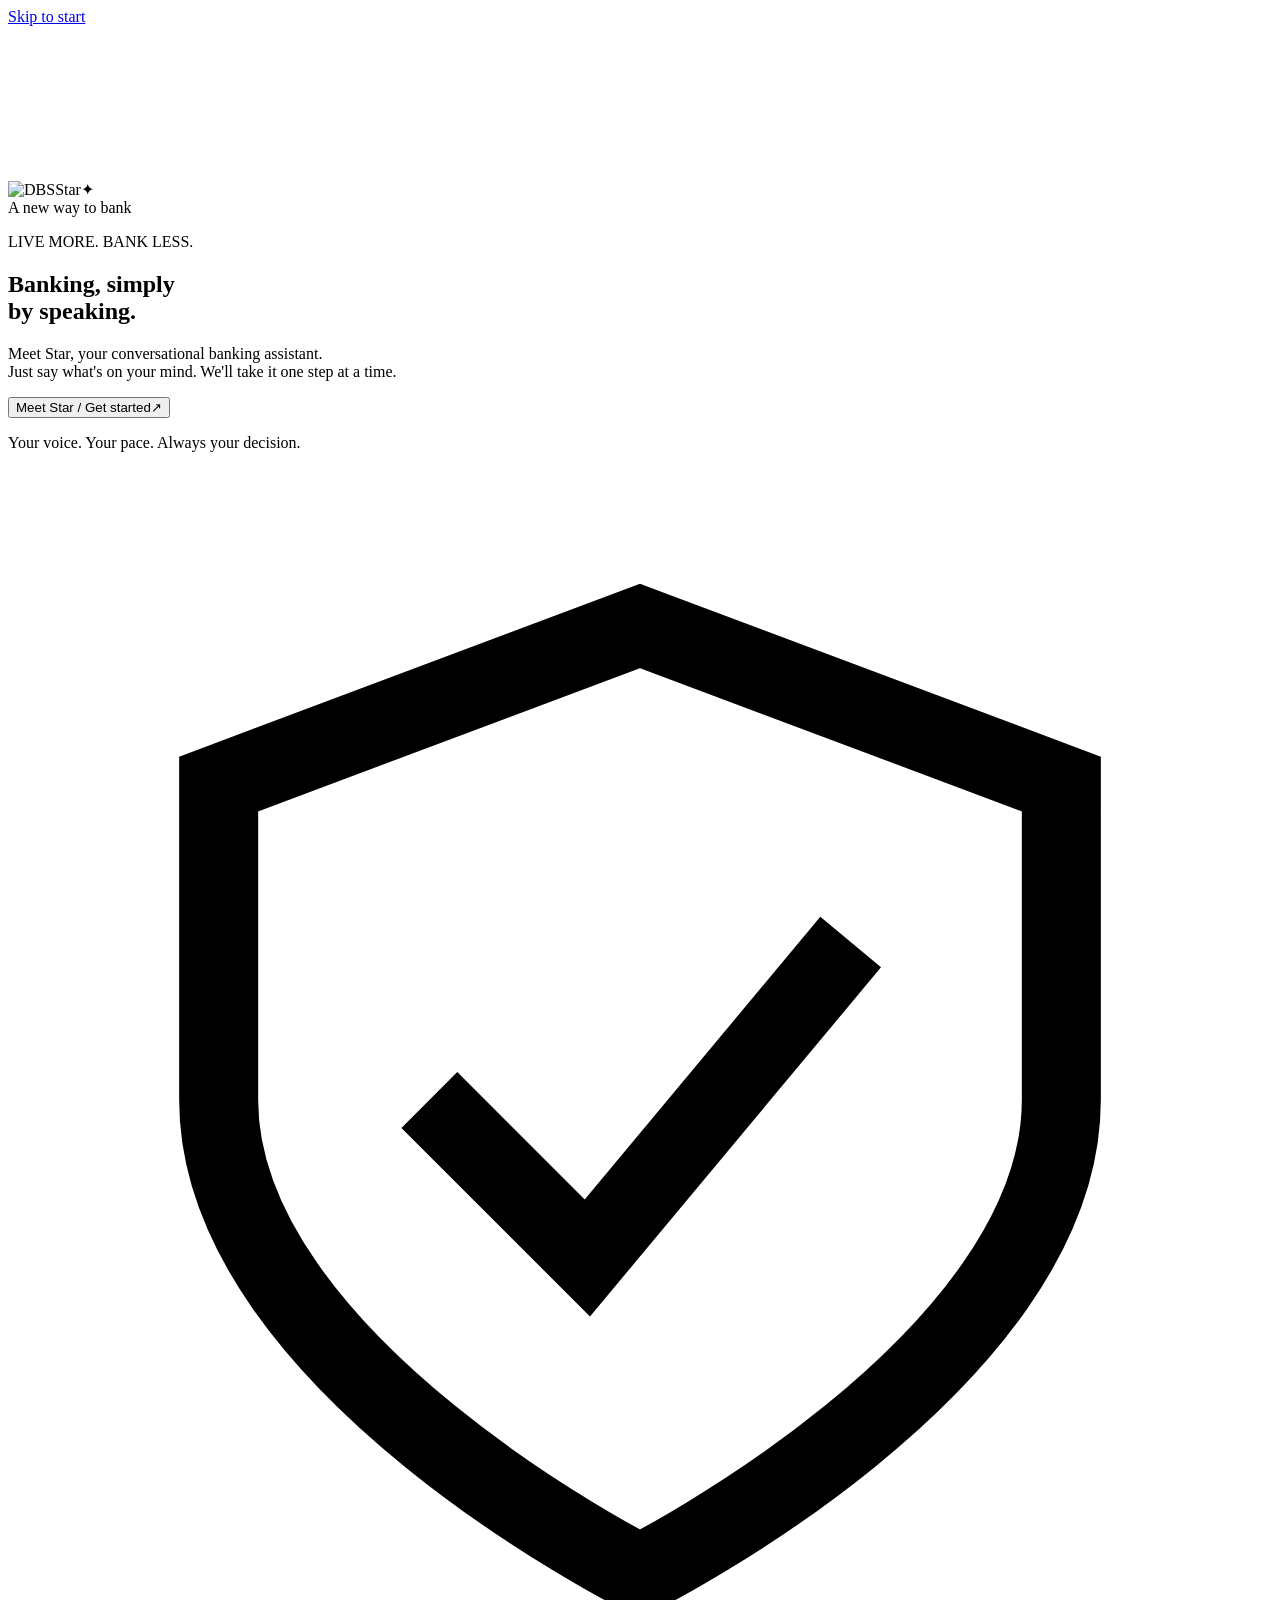
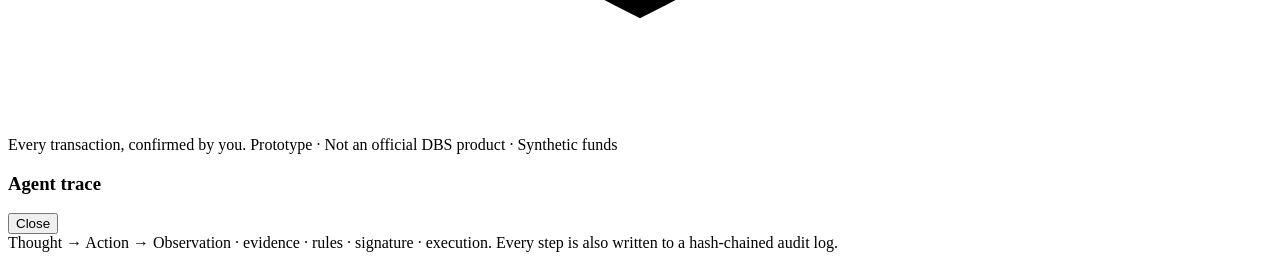
==== commit 042193d2: "Care mode instead of a second customer: Star asks on arrival whether Mdm Chen wants the easier versi" ====
--- a/web/index.html
+++ b/web/index.html
@@ -22,18 +22,8 @@
       <p class="welcome-eyebrow"><span></span> LIVE MORE. BANK LESS.</p>
       <h1 id="welcome-title">Banking, simply<br><span>by speaking.</span></h1>
       <p class="welcome-description">Meet Star, your conversational banking assistant.<br>Just say what's on your mind. We'll take it one step at a time.</p>
-      <div class="welcome-start">
-        <label class="welcome-pick"><span class="welcome-pick-label">Bank as</span>
-          <select id="welcome-customer" aria-describedby="welcome-who">
-            <option value="chen" selected>Mdm Chen · Senior care (recommended)</option>
-            <option value="alex">Alex Tan · Everyday customer</option>
-          </select>
-          <svg class="welcome-caret" viewBox="0 0 24 24" aria-hidden="true"><path d="m6 9 6 6 6-6"/></svg>
-        </label>
-        <button class="welcome-enter" id="welcome-enter" type="button"><span>Get started</span><span class="welcome-arrow" aria-hidden="true">↗</span></button>
-      </div>
-      <p class="welcome-who" id="welcome-who">72 years old · plain words, amounts read in words, extra scam protection</p>
-      <p class="welcome-caption">Two demo customers. One set of safety checks. Every payment confirmed by you.</p>
+      <button class="welcome-enter" id="welcome-enter" type="button"><span>Meet Star <span class="welcome-button-divider">/</span> Get started</span><span class="welcome-arrow" aria-hidden="true">↗</span></button>
+      <p class="welcome-caption">Your voice. Your pace. Always your decision.</p>
       <p class="welcome-status" id="welcome-status" role="status" aria-live="polite"></p>
       <noscript><p>Please enable JavaScript and refresh this page to enter the demo.</p></noscript>
     </main>
